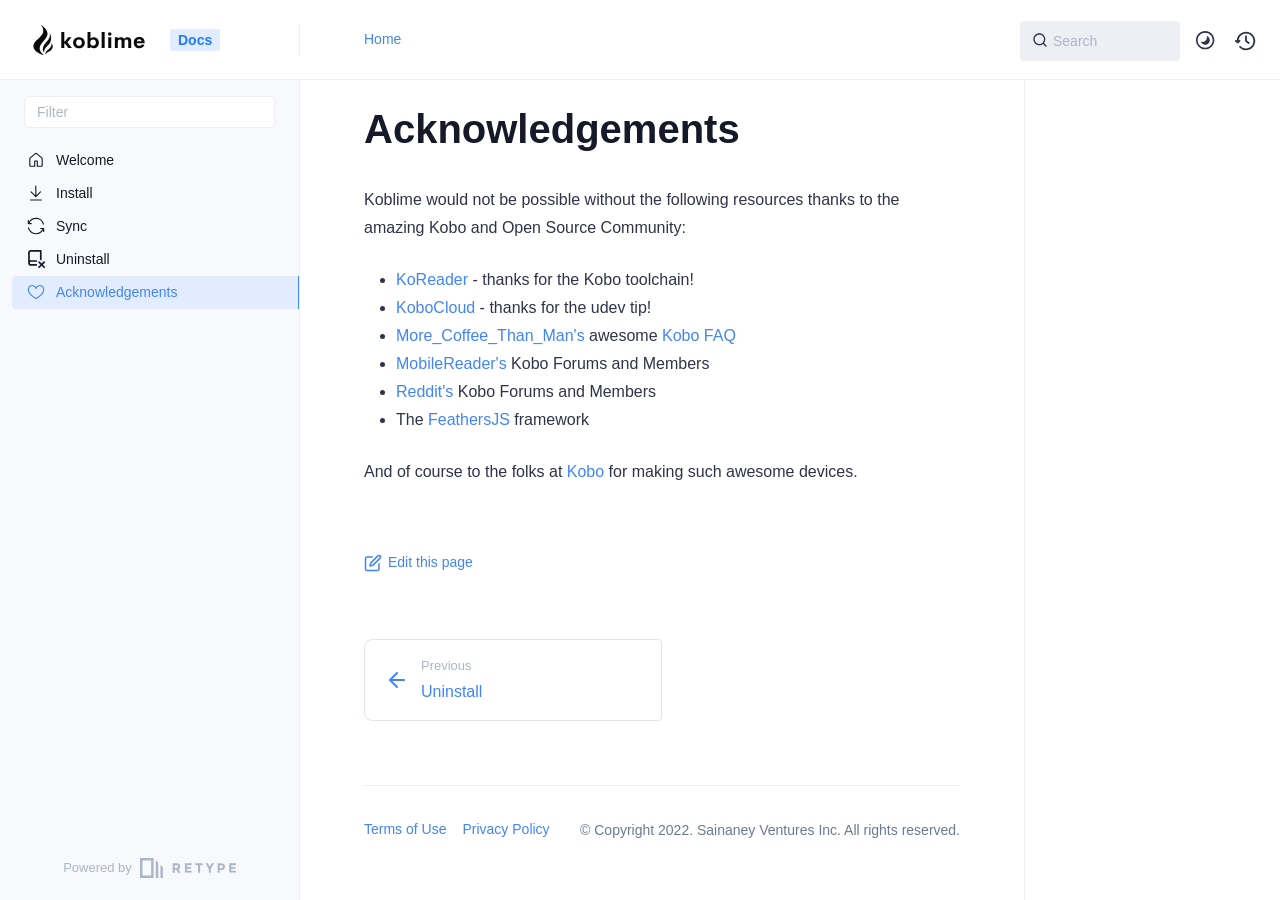
==== acknowledgements/index.html @ 5e5fcd37 "Refreshes Retype-generated documentation. Process triggered by nsainaney." ====
<!DOCTYPE html>
<html lang="en" class="h-full">
<head>
    <meta charset="UTF-8">
    <meta name="viewport" content="width=device-width,initial-scale=1">
    <meta name="turbo-cache-control" content="no-cache" data-turbo-track="reload" data-track-token="2.4.0.712015167264">

    <!-- See retype.com -->
    <meta name="generator" content="Retype 2.4.0">

    <!-- Primary Meta Tags -->
    <title>Acknowledgements</title>
    <meta name="title" content="Acknowledgements">
    <meta name="description" content="Koblime would not be possible without the following resources thanks to the amazing Kobo and Open Source Community:" />

    <!-- Canonical -->
    <link rel="canonical" href="https://docs.kobli.me/acknowledgements/" />

    <!-- Open Graph / Facebook -->
    <meta property="og:type" content="website">
    <meta property="og:url" content="https://docs.kobli.me/acknowledgements/">
    <meta property="og:title" content="Acknowledgements">
    <meta property="og:description" content="Koblime would not be possible without the following resources thanks to the amazing Kobo and Open Source Community:">

    <!-- Twitter -->
    <meta property="twitter:card" content="summary_large_image">
    <meta property="twitter:url" content="https://docs.kobli.me/acknowledgements/">
    <meta property="twitter:title" content="Acknowledgements">
    <meta property="twitter:description" content="Koblime would not be possible without the following resources thanks to the amazing Kobo and Open Source Community:">

    <script>(function () { var el = document.documentElement, m = localStorage.getItem("doc_theme"), wm = window.matchMedia; if (m === "dark" || (!m && wm && wm("(prefers-color-scheme: dark)").matches)) { el.classList.add("dark") } else { el.classList.remove("dark") } })();</script>

    <link href="../assets/favicon.ico" rel="icon" />
    <link href="../resources/css/retype.css?v=2.4.0.712015167264" rel="stylesheet" />

    <script type="text/javascript" src="../resources/js/config.js?v=2.4.0.712015167264" data-turbo-eval="false" defer></script>
    <script type="text/javascript" src="../resources/js/retype.js?v=2.4.0" data-turbo-eval="false" defer></script>
    <script id="lunr-js" type="text/javascript" src="../resources/js/lunr.js?v=2.4.0.712015167264" data-turbo-eval="false" defer></script>
</head>
<body>
    <div id="docs-app" class="relative text-base antialiased text-gray-700 bg-white font-body dark:bg-dark-850 dark:text-dark-300">
        <div class="absolute bottom-0 left-0 bg-gray-100 dark:bg-dark-800" style="top: 5rem; right: 50%"></div>
    
        <header id="docs-site-header" class="sticky top-0 z-30 flex w-full h-16 bg-white border-b border-gray-200 md:h-20 dark:bg-dark-850 dark:border-dark-650">
            <div class="container relative flex items-center justify-between grow pr-6 md:justify-start">
                <!-- Mobile menu button skeleton -->
                <button v-cloak class="skeleton docs-mobile-menu-button flex items-center justify-center shrink-0 overflow-hidden dark:text-white focus:outline-none rounded-full w-10 h-10 ml-3.5 md:hidden"><svg xmlns="http://www.w3.org/2000/svg" class="mb-px shrink-0" width="24" height="24" viewBox="0 0 24 24" role="presentation" style="margin-bottom: 0px;"><g fill="currentColor"><path d="M2 4h20v2H2zM2 11h20v2H2zM2 18h20v2H2z"></path></g></svg></button>
                <div v-cloak id="docs-sidebar-toggle"></div>
        
                <!-- Logo -->
                <div class="flex items-center justify-between h-full py-2 md:w-75">
                    <div class="flex items-center px-2 md:px-6">
                        <a id="docs-site-logo" href="../" class="flex items-center leading-snug text-2xl">
                            <span class="grow-0 shrink-0 overflow-hidden">
                                <svg width="130" height="30" viewBox="0 0 267 72" class="css-1j8o68f"><path d="M.5 47.288c2.884-10.3 16.58-16.217 21.833-27.02 2.541-5.228 1.353-14.881-2.986-18.747-.23-.206-1.186-2.06-.213-1.366 9.668 7.074 17.529 16.413 13.892 25.427-5.046 12.51-18.043 18.758-17.948 31.496.041 5.299 3.945 9.55 8.909 13.994l.203.929C11.3 68.322-2.858 59.285.5 47.288Zm32.53 13.987c7.488-6.734 12.06-10.826 10.126-18.625 2.351 3.607 4.534 8.611 2.67 12.51-1.668 3.486-3.328 5.914-9.402 9.312-3.22 1.8-5.64 3.75-7.661 7.012-.106-3.415.553-6.867 4.268-10.209Zm-8.31-11.594c2.863-5.268 7.044-9.038 11.095-14.442 2.876-3.836 5.51-10.206 2.757-15.406l.177-.25c4.22 4.715 4.395 12.4 3.072 18.093-2.08 8.952-9.492 12.569-13.799 19.114-1.687 2.564-2.646 5.704-2.168 8.994-4.782-3.903-3.697-11.387-1.134-16.103Z" fill="#0a0a0a" xmlns="http://www.w3.org/2000/svg" font-family="Times New Roman" font-size="16"/><path d="M83.943 55.159 75.72 44.426h-1.491v10.733H67v-38.16h7.229v22.459h1.342l8.025-9.838h8.098l-10.06 11.85 11.004 13.689h-8.695zm25.471.496c-8.123 0-13.986-4.943-13.986-13.29 0-8.298 5.813-13.24 13.986-13.24 8.224 0 14.012 4.942 14.012 13.24 0 8.347-5.813 13.291-14.012 13.291zm-.075-5.688c4.15 0 6.982-3.031 6.982-7.603s-2.833-7.601-6.982-7.601c-3.999 0-6.806 3.03-6.806 7.601s2.807 7.603 6.806 7.603zm35.633-20.844c6.707 0 12.272 4.968 12.272 13.316s-5.565 13.316-12.272 13.316c-3.527 0-6.608-1.415-8.049-3.925l-.175 3.329h-6.783v-38.16h7.155v15.726c1.491-2.31 4.473-3.602 7.85-3.602zm-1.666 20.695c3.8 0 6.782-2.807 6.782-7.379 0-4.596-2.981-7.403-6.782-7.403-3.777 0-6.758 2.93-6.758 7.403s2.957 7.378 6.758 7.378zm20.552 5.34V17h7.229v38.159h-7.229zm19.509-29.364c-2.262 0-4.15-1.838-4.15-4.124 0-2.26 1.888-4.1 4.15-4.1 2.21 0 4.098 1.839 4.098 4.1 0 2.286-1.888 4.124-4.098 4.124zm-3.653 29.365V29.62h7.205v25.54h-7.205zm46.09-26.036c5.465 0 8.993 2.783 8.993 8.025v18.01h-7.154V39.184c0-3.006-1.89-4.322-4.025-4.322-2.56 0-4.82 1.466-4.82 5.889v14.408h-7.23v-15.9c0-3.055-1.837-4.397-4.099-4.397-2.484 0-4.795 1.465-4.795 6.26V55.16h-7.13V29.62h7.131v3.006c1.69-2.26 4.274-3.503 7.403-3.503 3.701 0 6.484 1.342 7.825 3.826 1.79-2.56 4.522-3.826 7.9-3.826zm41.197 12.894-.075 1.714h-18.93c.297 4.249 3.128 6.285 6.534 6.285 2.557 0 4.546-1.192 5.515-3.453l6.558.97c-1.69 5.167-6.285 8.123-12.024 8.123-8.249 0-13.64-4.869-13.64-13.267s5.54-13.317 13.416-13.317c7.229 0 12.62 4 12.645 12.945zm-12.595-7.875c-3.255 0-5.515 1.515-6.21 4.919h11.725c-.372-3.254-2.584-4.919-5.515-4.919z" fill="#0a0a0a"/></svg>
                            </span>
                        </a><span class="hidden px-2 py-1 ml-4 text-sm font-semibold leading-none text-root-logo-label-text bg-root-logo-label-bg rounded-sm md:inline-block">Docs</span>
                    </div>
        
                    <span class="hidden h-8 border-r md:inline-block dark:border-dark-650"></span>
                </div>
        
                <div class="flex justify-between md:grow">
                    <!-- Top Nav -->
                    <nav class="hidden md:flex">
                        <ul class="flex flex-col mb-4 md:pl-16 md:mb-0 md:flex-row md:items-center">
                            <li class="mr-6">
                                <a class="py-2 md:mb-0 inline-flex items-center text-sm whitespace-nowrap transition-colors duration-200 ease-linear md:text-blue-500 dark:text-blue-400 hover:text-blue-800 dark:hover:text-blue-200" href="https://kobli.me">Home</a>
                            </li>
        
                        </ul>
                    </nav>
        
                    <!-- Header Right Skeleton -->
                    <div v-cloak class="flex justify-end grow skeleton">
        
                        <!-- Search input mock -->
                        <div class="relative hidden w-40 lg:block lg:max-w-sm lg:ml-auto">
                            <div class="absolute flex items-center justify-center h-full pl-3 dark:text-dark-300">
                                <svg xmlns="http://www.w3.org/2000/svg" class="icon-base" width="16" height="16" viewBox="0 0 24 24" aria-labelledby="icon" role="presentation"  style="margin-bottom: 1px;"><g fill="currentColor" ><path d="M21.71 20.29l-3.68-3.68A8.963 8.963 0 0020 11c0-4.96-4.04-9-9-9s-9 4.04-9 9 4.04 9 9 9c2.12 0 4.07-.74 5.61-1.97l3.68 3.68c.2.19.45.29.71.29s.51-.1.71-.29c.39-.39.39-1.03 0-1.42zM4 11c0-3.86 3.14-7 7-7s7 3.14 7 7c0 1.92-.78 3.66-2.04 4.93-.01.01-.02.01-.02.01-.01.01-.01.01-.01.02A6.98 6.98 0 0111 18c-3.86 0-7-3.14-7-7z" ></path></g></svg>
                            </div>
        
                            <input class="w-full h-10 transition-colors duration-200 ease-in bg-gray-200 border border-transparent rounded md:text-sm hover:bg-white hover:border-gray-300 focus:outline-none focus:bg-white focus:border-gray-500 dark:bg-dark-600 dark:border-dark-600 placeholder-gray-400 dark:placeholder-dark-400"
                            style="padding: 0.625rem 0.75rem 0.625rem 2rem" type="text" placeholder="Search" />
                        </div>
        
                        <!-- Mobile search button mock -->
                        <div class="flex items-center justify-center w-10 h-10 lg:hidden">
                            <svg xmlns="http://www.w3.org/2000/svg" class="shrink-0 icon-base" width="20" height="20" viewBox="0 0 24 24" aria-labelledby="icon" role="presentation"  style="margin-bottom: 0px;"><g fill="currentColor" ><path d="M21.71 20.29l-3.68-3.68A8.963 8.963 0 0020 11c0-4.96-4.04-9-9-9s-9 4.04-9 9 4.04 9 9 9c2.12 0 4.07-.74 5.61-1.97l3.68 3.68c.2.19.45.29.71.29s.51-.1.71-.29c.39-.39.39-1.03 0-1.42zM4 11c0-3.86 3.14-7 7-7s7 3.14 7 7c0 1.92-.78 3.66-2.04 4.93-.01.01-.02.01-.02.01-.01.01-.01.01-.01.02A6.98 6.98 0 0111 18c-3.86 0-7-3.14-7-7z" ></path></g></svg>
                        </div>
        
                        <!-- Dark mode switch placehokder -->
                        <div class="w-10 h-10 lg:ml-2"></div>
        
                        <!-- History button mock -->
                        <div class="flex items-center justify-center w-10 h-10" style="margin-right: -0.625rem;">
                            <svg xmlns="http://www.w3.org/2000/svg" class="shrink-0 icon-base" width="22" height="22" viewBox="0 0 24 24" aria-labelledby="icon" role="presentation"  style="margin-bottom: 0px;"><g fill="currentColor" ><g ><path d="M12.01 6.01c-.55 0-1 .45-1 1V12a1 1 0 00.4.8l3 2.22a.985.985 0 001.39-.2.996.996 0 00-.21-1.4l-2.6-1.92V7.01c.02-.55-.43-1-.98-1z"></path><path d="M12.01 1.91c-5.33 0-9.69 4.16-10.05 9.4l-.29-.26a.997.997 0 10-1.34 1.48l1.97 1.79c.19.17.43.26.67.26s.48-.09.67-.26l1.97-1.79a.997.997 0 10-1.34-1.48l-.31.28c.34-4.14 3.82-7.41 8.05-7.41 4.46 0 8.08 3.63 8.08 8.09s-3.63 8.08-8.08 8.08c-2.18 0-4.22-.85-5.75-2.4a.996.996 0 10-1.42 1.4 10.02 10.02 0 007.17 2.99c5.56 0 10.08-4.52 10.08-10.08.01-5.56-4.52-10.09-10.08-10.09z"></path></g></g></svg>
                        </div>
                    </div>
        
                    <div v-cloak class="flex justify-end grow">
                        <div id="docs-mobile-search-button"></div>
                        <doc-search-desktop></doc-search-desktop>
        
                        <doc-theme-switch class="lg:ml-2"></doc-theme-switch>
                        <doc-history></doc-history>
                    </div>
                </div>
            </div>
        </header>
    
        <div class="container relative flex bg-white">
            <!-- Sidebar Skeleton -->
            <div v-cloak class="fixed flex flex-col shrink-0 duration-300 ease-in-out bg-gray-100 border-gray-200 sidebar top-20 w-75 border-r h-screen md:sticky transition-transform skeleton dark:bg-dark-800 dark:border-dark-650">
            
                <!-- Render this div, if config.showSidebarFilter is `true` -->
                <div class="flex items-center h-16 px-6">
                    <input class="w-full h-8 px-3 py-2 transition-colors duration-200 ease-linear bg-white border border-gray-200 rounded shadow-none text-sm focus:outline-none focus:border-gray-600 dark:bg-dark-600 dark:border-dark-600" type="text" placeholder="Filter" />
                </div>
            
                <div class="pl-6 mb-4 mt-1">
                    <div class="w-32 h-3 mb-4 bg-gray-200 rounded-full loading dark:bg-dark-600"></div>
                    <div class="w-48 h-3 mb-4 bg-gray-200 rounded-full loading dark:bg-dark-600"></div>
                    <div class="w-40 h-3 mb-4 bg-gray-200 rounded-full loading dark:bg-dark-600"></div>
                    <div class="w-32 h-3 mb-4 bg-gray-200 rounded-full loading dark:bg-dark-600"></div>
                    <div class="w-48 h-3 mb-4 bg-gray-200 rounded-full loading dark:bg-dark-600"></div>
                    <div class="w-40 h-3 mb-4 bg-gray-200 rounded-full loading dark:bg-dark-600"></div>
                </div>
            
                <div class="shrink-0 mt-auto bg-transparent dark:border-dark-650">
                    <a class="flex items-center justify-center flex-nowrap h-16 text-gray-400 dark:text-dark-400 hover:text-gray-700 dark:hover:text-dark-300 transition-colors duration-150 ease-in docs-powered-by" target="_blank" href="https://retype.com/" rel="noopener">
                        <span class="text-xs whitespace-nowrap">Powered by</span>
                        <svg xmlns="http://www.w3.org/2000/svg" class="ml-2" fill="currentColor" width="96" height="20" overflow="visible"><path d="M0 0v20h13.59V0H0zm11.15 17.54H2.44V2.46h8.71v15.08zM15.8 20h2.44V4.67L15.8 2.22zM20.45 6.89V20h2.44V9.34z"/><g><path d="M40.16 8.44c0 1.49-.59 2.45-1.75 2.88l2.34 3.32h-2.53l-2.04-2.96h-1.43v2.96h-2.06V5.36h3.5c1.43 0 2.46.24 3.07.73s.9 1.27.9 2.35zm-2.48 1.1c.26-.23.38-.59.38-1.09 0-.5-.13-.84-.4-1.03s-.73-.28-1.39-.28h-1.54v2.75h1.5c.72 0 1.2-.12 1.45-.35zM51.56 5.36V7.2h-4.59v1.91h4.13v1.76h-4.13v1.92h4.74v1.83h-6.79V5.36h6.64zM60.09 7.15v7.48h-2.06V7.15h-2.61V5.36h7.28v1.79h-2.61zM70.81 14.64h-2.06v-3.66l-3.19-5.61h2.23l1.99 3.45 1.99-3.45H74l-3.19 5.61v3.66zM83.99 6.19c.65.55.97 1.4.97 2.55s-.33 1.98-1 2.51-1.68.8-3.04.8h-1.23v2.59h-2.06V5.36h3.26c1.42 0 2.45.28 3.1.83zm-1.51 3.65c.25-.28.37-.69.37-1.22s-.16-.92-.48-1.14c-.32-.23-.82-.34-1.5-.34H79.7v3.12h1.38c.68 0 1.15-.14 1.4-.42zM95.85 5.36V7.2h-4.59v1.91h4.13v1.76h-4.13v1.92H96v1.83h-6.79V5.36h6.64z"/></g></svg>
                    </a>
                </div>
            </div>
            
            <!-- Sidebar component -->
            <doc-sidebar v-cloak>
                <template #sidebar-footer>
                    <div class="shrink-0 mt-auto border-t md:bg-transparent md:border-none dark:border-dark-650">
            
                        <div class="py-3 px-6 md:hidden border-b dark:border-dark-650">
                            <nav>
                                <ul class="flex flex-wrap justify-center items-center">
                                    <li class="mr-6">
                                        <a class="block py-1 inline-flex items-center text-sm whitespace-nowrap transition-colors duration-200 ease-linear md:text-blue-500 dark:text-blue-400 hover:text-blue-800 dark:hover:text-blue-200" href="https://kobli.me">Home</a>
                                    </li>
            
                                </ul>
                            </nav>
                        </div>
            
                        <a class="flex items-center justify-center flex-nowrap h-16 text-gray-400 dark:text-dark-400 hover:text-gray-700 dark:hover:text-dark-300 transition-colors duration-150 ease-in docs-powered-by" target="_blank" href="https://retype.com/" rel="noopener">
                            <span class="text-xs whitespace-nowrap">Powered by</span>
                            <svg xmlns="http://www.w3.org/2000/svg" class="ml-2" fill="currentColor" width="96" height="20" overflow="visible"><path d="M0 0v20h13.59V0H0zm11.15 17.54H2.44V2.46h8.71v15.08zM15.8 20h2.44V4.67L15.8 2.22zM20.45 6.89V20h2.44V9.34z"/><g><path d="M40.16 8.44c0 1.49-.59 2.45-1.75 2.88l2.34 3.32h-2.53l-2.04-2.96h-1.43v2.96h-2.06V5.36h3.5c1.43 0 2.46.24 3.07.73s.9 1.27.9 2.35zm-2.48 1.1c.26-.23.38-.59.38-1.09 0-.5-.13-.84-.4-1.03s-.73-.28-1.39-.28h-1.54v2.75h1.5c.72 0 1.2-.12 1.45-.35zM51.56 5.36V7.2h-4.59v1.91h4.13v1.76h-4.13v1.92h4.74v1.83h-6.79V5.36h6.64zM60.09 7.15v7.48h-2.06V7.15h-2.61V5.36h7.28v1.79h-2.61zM70.81 14.64h-2.06v-3.66l-3.19-5.61h2.23l1.99 3.45 1.99-3.45H74l-3.19 5.61v3.66zM83.99 6.19c.65.55.97 1.4.97 2.55s-.33 1.98-1 2.51-1.68.8-3.04.8h-1.23v2.59h-2.06V5.36h3.26c1.42 0 2.45.28 3.1.83zm-1.51 3.65c.25-.28.37-.69.37-1.22s-.16-.92-.48-1.14c-.32-.23-.82-.34-1.5-.34H79.7v3.12h1.38c.68 0 1.15-.14 1.4-.42zM95.85 5.36V7.2h-4.59v1.91h4.13v1.76h-4.13v1.92H96v1.83h-6.79V5.36h6.64z"/></g></svg>
                        </a>
                    </div>
                </template>
            </doc-sidebar>
    
            <div class="grow min-w-0 dark:bg-dark-850">
                <!-- Render "toolbar" template here on api pages --><!-- Render page content -->
                <div class="flex">
                    <div class="grow min-w-0 px-6 md:px-16">
                        <main class="relative pt-6 pb-16">
                            <div class="docs-markdown" id="docs-content">
                                <!-- Rendered if sidebar right is enabled -->
                                <div id="docs-sidebar-right-toggle"></div>
                
                                <!-- Page content  -->
<doc-anchor-target id="acknowledgements" class="break-words">
    <h1>
        <doc-anchor-trigger class="header-anchor-trigger" to="#acknowledgements">#</doc-anchor-trigger>
        <span>Acknowledgements</span>
    </h1>
</doc-anchor-target>
<p>Koblime would not be possible without the following resources thanks to the amazing Kobo and Open Source Community:</p>
<ul>
<li><a href="https://koreader.rocks/">KoReader</a> - thanks for the Kobo toolchain!</li>
<li><a href="https://github.com/fsantini/KoboCloud">KoboCloud</a> - thanks for the udev tip!</li>
<li><a href="https://www.reddit.com/user/More_Coffee_Than_Man/">More_Coffee_Than_Man&#x27;s</a> awesome <a href="https://www.reddit.com/r/kobo/comments/m9gwot/kobo_faq_frequently_asked_questions_for_new_and/">Kobo FAQ</a></li>
<li><a href="https://www.mobileread.com/forums/forumdisplay.php?f=223">MobileReader&#x27;s</a> Kobo Forums and Members</li>
<li><a href="https://www.reddit.com/r/kobo">Reddit&#x27;s</a> Kobo Forums and Members</li>
<li>The <a href="https://feathersjs.com/">FeathersJS</a> framework</li>
</ul>
<p>And of course to the folks at <a href="https://www.kobo.com/">Kobo</a> for making such awesome devices.</p>

                                
                                <!-- Required only on API pages -->
                                <doc-toolbar-member-filter-no-results />
                            </div>
                            <footer class="clear-both">
                                <div class="flex flex-wrap items-center justify-between mt-14">
                                    <a class="my-2.5 inline-flex items-center text-sm whitespace-nowrap text-blue-500 dark:text-blue-400 hover:text-blue-700 hover:underline" href="https://github.com/koblime/docs/blob/main/content/acknowledgements.md" target="_blank" rel="noopener">
                                        <svg class="mr-1.5" xmlns="http://www.w3.org/2000/svg" width="18" height="18" viewBox="0 0 24 24" fill="currentColor" overflow="visible"><path d="M20 12c-.55 0-1 .45-1 1v7c0 .55-.45 1-1 1H4c-.55 0-1-.45-1-1V6c0-.55.45-1 1-1h7c.55 0 1-.45 1-1s-.45-1-1-1H4C2.35 3 1 4.35 1 6v14c0 1.65 1.35 3 3 3h14c1.65 0 3-1.35 3-3v-7c0-.55-.45-1-1-1z" /><path d="M22.21 1.79c-1.18-1.18-3.24-1.18-4.41 0l-9.5 9.5c-.13.13-.22.29-.26.46l-1 4c-.08.34.01.7.26.95.18.2.44.3.7.3.08 0 .16-.01.24-.03l4-1c.18-.04.34-.13.46-.26l9.5-9.5c1.22-1.22 1.22-3.2.01-4.42zm-1.42 3l-9.3 9.3-2.11.53.53-2.11 9.3-9.3c.42-.42 1.16-.42 1.59 0 .43.43.43 1.15-.01 1.58z" /><path fill="none" d="M0 0h24v24H0z" /></svg>
                                        <span>Edit this page</span>
                                    </a>
                                </div>
                            
                                <nav class="flex mt-14">
                                    <div class="w-1/2">
                                        <a class="px-5 py-4 h-full flex items-center break-normal font-medium text-blue-500 dark:text-blue-400 border border-gray-300 hover:border-gray-400 dark:border-dark-650 dark:hover:border-dark-450 rounded-r rounded-l-lg transition-colors duration-150 relative hover:z-5" href="../uninstall/">
                                            <svg xmlns="http://www.w3.org/2000/svg" class="mr-3" width="24" height="24" viewBox="0 0 24 24" fill="currentColor" overflow="visible"><path d="M19 11H7.41l5.29-5.29a.996.996 0 10-1.41-1.41l-7 7a1 1 0 000 1.42l7 7a1.024 1.024 0 001.42-.01.996.996 0 000-1.41L7.41 13H19c.55 0 1-.45 1-1s-.45-1-1-1z" /><path fill="none" d="M0 0h24v24H0z" /></svg>
                                            <span>
                                                <span class="block text-xs font-normal text-gray-400 dark:text-dark-400">Previous</span>
                                                <span class="block mt-1">Uninstall</span>
                                            </span>
                                        </a>
                                    </div>
                            
                                    <div class="w-1/2">
                                    </div>
                                </nav>
                            </footer>
                        </main>
                
                        <div class="border-t dark:border-dark-650 pt-6 mb-8">
                            <footer class="flex flex-wrap items-center justify-between">
                                <div>
                                    <ul class="flex flex-wrap items-center text-sm">
                                        <li>
                                            <a class="block mr-4 py-2 text-sm whitespace-nowrap transition-colors duration-200 ease-linear text-blue-500 dark:text-blue-400 hover:text-blue-800 dark:hover:text-blue-200 md:mb-0" href="https://kobli.me/terms">Terms of Use</a>
                                        </li>
                                        <li>
                                            <a class="block mr-4 py-2 text-sm whitespace-nowrap transition-colors duration-200 ease-linear text-blue-500 dark:text-blue-400 hover:text-blue-800 dark:hover:text-blue-200 md:mb-0" href="https://kobli.me/privacy">Privacy Policy</a>
                                        </li>
                                    </ul>
                                </div>
                                <div class="docs-copyright py-2 text-gray-500 dark:text-dark-350 text-sm leading-relaxed"><p>© Copyright  2022. Sainaney Ventures Inc. All rights reserved.</p></div>
                            </footer>
                        </div>
                    </div>
                
                    <!-- Rendered if sidebar right is enabled -->
                    <!-- Sidebar right skeleton-->
                    <div v-cloak class="fixed top-0 bottom-0 right-0 translate-x-full bg-white border-gray-200 lg:sticky lg:border-l lg:shrink-0 lg:pt-6 lg:transform-none sm:w-1/2 lg:w-64 lg:z-0 md:w-104 sidebar-right skeleton dark:bg-dark-850 dark:border-dark-650">
                        <div class="pl-5">
                            <div class="w-32 h-3 mb-4 bg-gray-200 dark:bg-dark-600 rounded-full loading"></div>
                            <div class="w-48 h-3 mb-4 bg-gray-200 dark:bg-dark-600 rounded-full loading"></div>
                            <div class="w-40 h-3 mb-4 bg-gray-200 dark:bg-dark-600 rounded-full loading"></div>
                        </div>
                    </div>
                
                    <!-- User should be able to hide sidebar right -->
                    <doc-sidebar-right v-cloak></doc-sidebar-right>
                </div>

            </div>
        </div>
    
        <doc-search-mobile></doc-search-mobile>
        <doc-back-to-top></doc-back-to-top>
    </div>


    <div id="docs-overlay-target"></div>

    <script>window.__DOCS__ = { "title": "Acknowledgements", level: 1, icon: "file", hasPrism: false, hasMermaid: false, hasMath: false }</script>
</body>
</html>
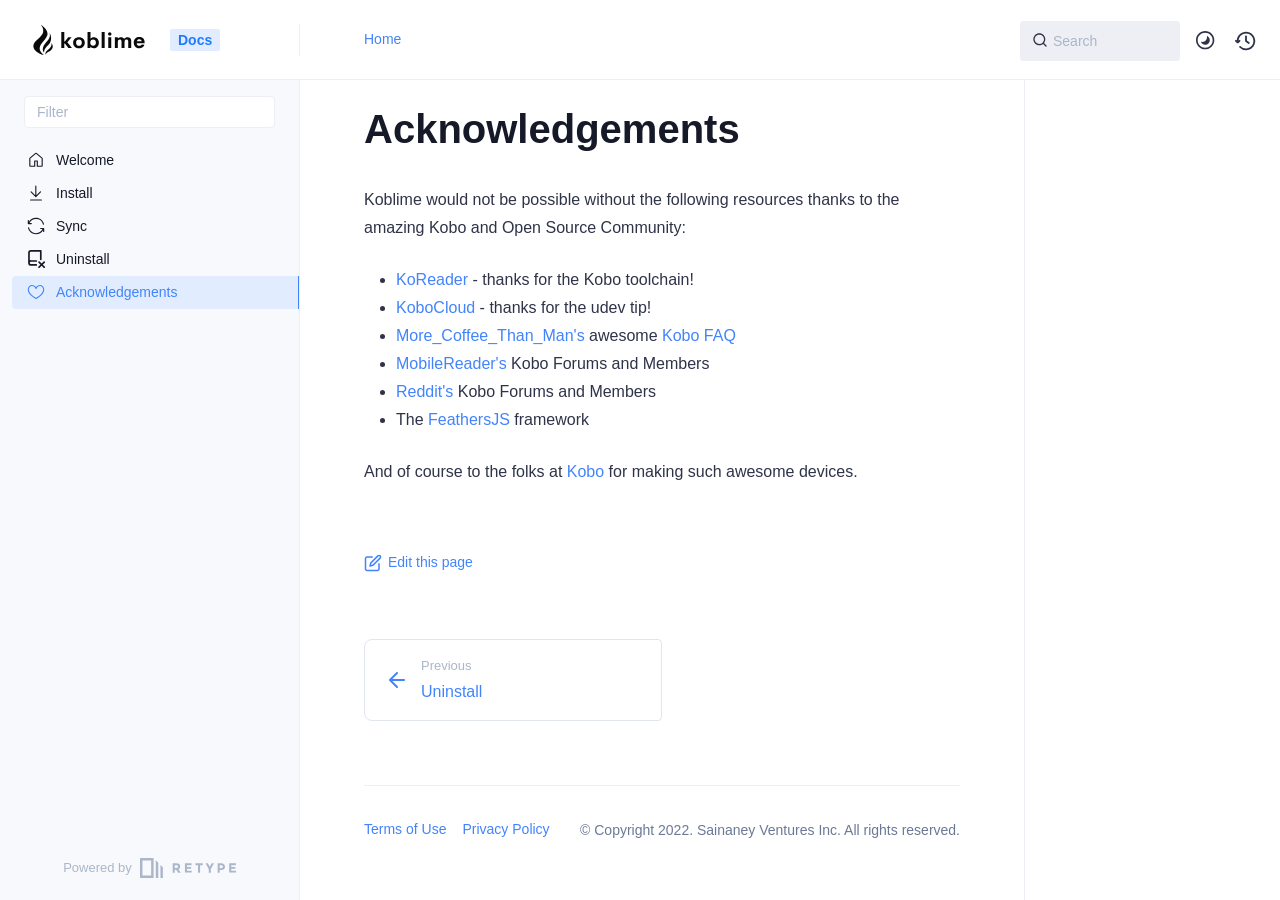
==== commit 9ed5fcab: "Refreshes Retype-generated documentation. Process triggered by nsainaney." ====
--- a/acknowledgements/index.html
+++ b/acknowledgements/index.html
@@ -1,9 +1,12 @@
 <!DOCTYPE html>
 <html lang="en" class="h-full">
 <head>
+    <script async src="https://www.googletagmanager.com/gtag/js?id=G-G8J28RPLSC"></script>
+    <script>window.dataLayer = window.dataLayer || [];function gtag(){dataLayer.push(arguments);}gtag('js', new Date());gtag('config', 'G-G8J28RPLSC');</script>
+
     <meta charset="UTF-8">
     <meta name="viewport" content="width=device-width,initial-scale=1">
-    <meta name="turbo-cache-control" content="no-cache" data-turbo-track="reload" data-track-token="2.4.0.712015167264">
+    <meta name="turbo-cache-control" content="no-cache" data-turbo-track="reload" data-track-token="2.4.0.712017250149">
 
     <!-- See retype.com -->
     <meta name="generator" content="Retype 2.4.0">
@@ -31,11 +34,11 @@
     <script>(function () { var el = document.documentElement, m = localStorage.getItem("doc_theme"), wm = window.matchMedia; if (m === "dark" || (!m && wm && wm("(prefers-color-scheme: dark)").matches)) { el.classList.add("dark") } else { el.classList.remove("dark") } })();</script>
 
     <link href="../assets/favicon.ico" rel="icon" />
-    <link href="../resources/css/retype.css?v=2.4.0.712015167264" rel="stylesheet" />
-
-    <script type="text/javascript" src="../resources/js/config.js?v=2.4.0.712015167264" data-turbo-eval="false" defer></script>
+    <link href="../resources/css/retype.css?v=2.4.0.712017250149" rel="stylesheet" />
+
+    <script type="text/javascript" src="../resources/js/config.js?v=2.4.0.712017250149" data-turbo-eval="false" defer></script>
     <script type="text/javascript" src="../resources/js/retype.js?v=2.4.0" data-turbo-eval="false" defer></script>
-    <script id="lunr-js" type="text/javascript" src="../resources/js/lunr.js?v=2.4.0.712015167264" data-turbo-eval="false" defer></script>
+    <script id="lunr-js" type="text/javascript" src="../resources/js/lunr.js?v=2.4.0.712017250149" data-turbo-eval="false" defer></script>
 </head>
 <body>
     <div id="docs-app" class="relative text-base antialiased text-gray-700 bg-white font-body dark:bg-dark-850 dark:text-dark-300">
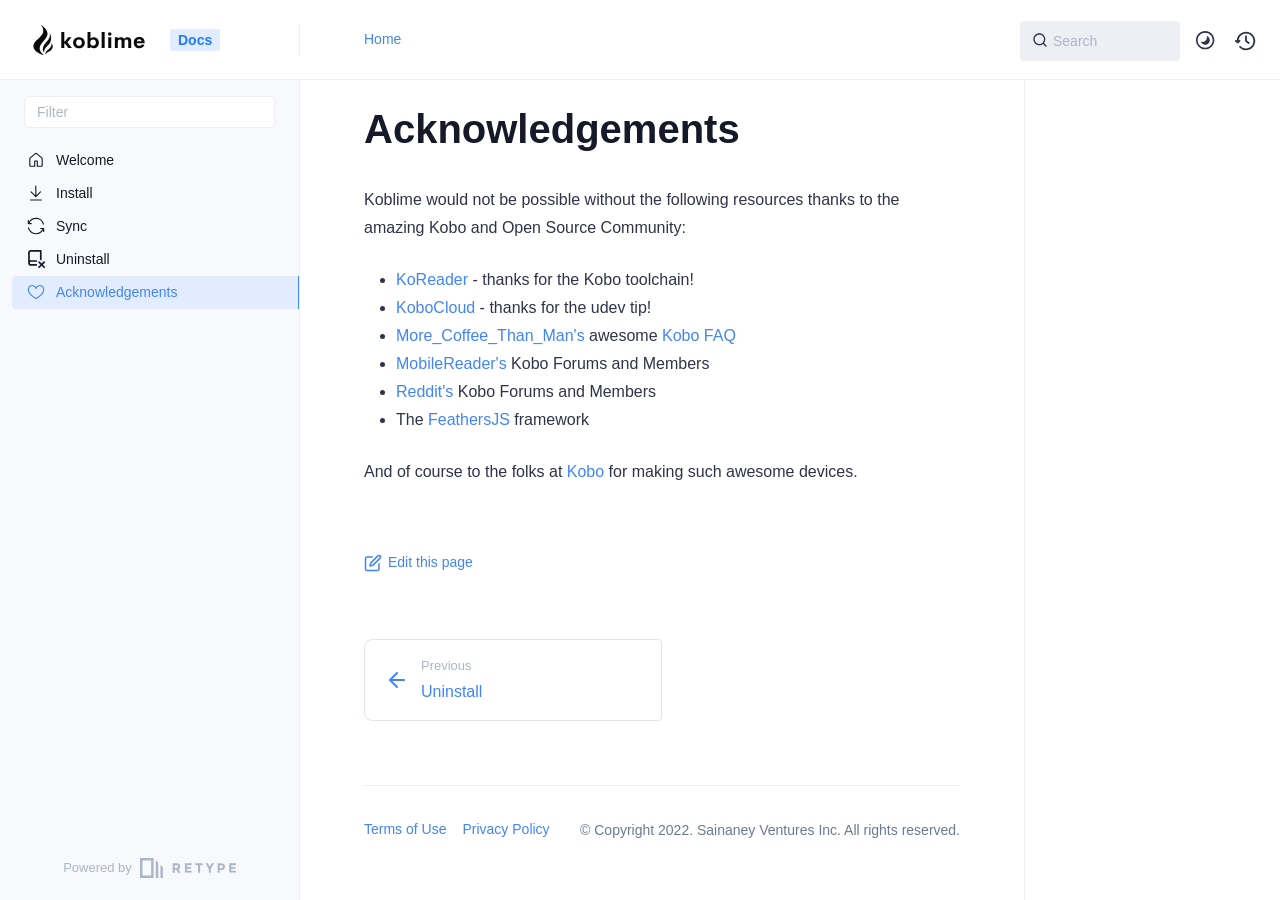
==== commit 90471e14: "Refreshes Retype-generated documentation. Process triggered by nsainaney." ====
--- a/acknowledgements/index.html
+++ b/acknowledgements/index.html
@@ -6,7 +6,7 @@
 
     <meta charset="UTF-8">
     <meta name="viewport" content="width=device-width,initial-scale=1">
-    <meta name="turbo-cache-control" content="no-cache" data-turbo-track="reload" data-track-token="2.4.0.712017250149">
+    <meta name="turbo-cache-control" content="no-cache" data-turbo-track="reload" data-track-token="2.4.0.725602146441">
 
     <!-- See retype.com -->
     <meta name="generator" content="Retype 2.4.0">
@@ -34,11 +34,11 @@
     <script>(function () { var el = document.documentElement, m = localStorage.getItem("doc_theme"), wm = window.matchMedia; if (m === "dark" || (!m && wm && wm("(prefers-color-scheme: dark)").matches)) { el.classList.add("dark") } else { el.classList.remove("dark") } })();</script>
 
     <link href="../assets/favicon.ico" rel="icon" />
-    <link href="../resources/css/retype.css?v=2.4.0.712017250149" rel="stylesheet" />
-
-    <script type="text/javascript" src="../resources/js/config.js?v=2.4.0.712017250149" data-turbo-eval="false" defer></script>
+    <link href="../resources/css/retype.css?v=2.4.0.725602146441" rel="stylesheet" />
+
+    <script type="text/javascript" src="../resources/js/config.js?v=2.4.0.725602146441" data-turbo-eval="false" defer></script>
     <script type="text/javascript" src="../resources/js/retype.js?v=2.4.0" data-turbo-eval="false" defer></script>
-    <script id="lunr-js" type="text/javascript" src="../resources/js/lunr.js?v=2.4.0.712017250149" data-turbo-eval="false" defer></script>
+    <script id="lunr-js" type="text/javascript" src="../resources/js/lunr.js?v=2.4.0.725602146441" data-turbo-eval="false" defer></script>
 </head>
 <body>
     <div id="docs-app" class="relative text-base antialiased text-gray-700 bg-white font-body dark:bg-dark-850 dark:text-dark-300">
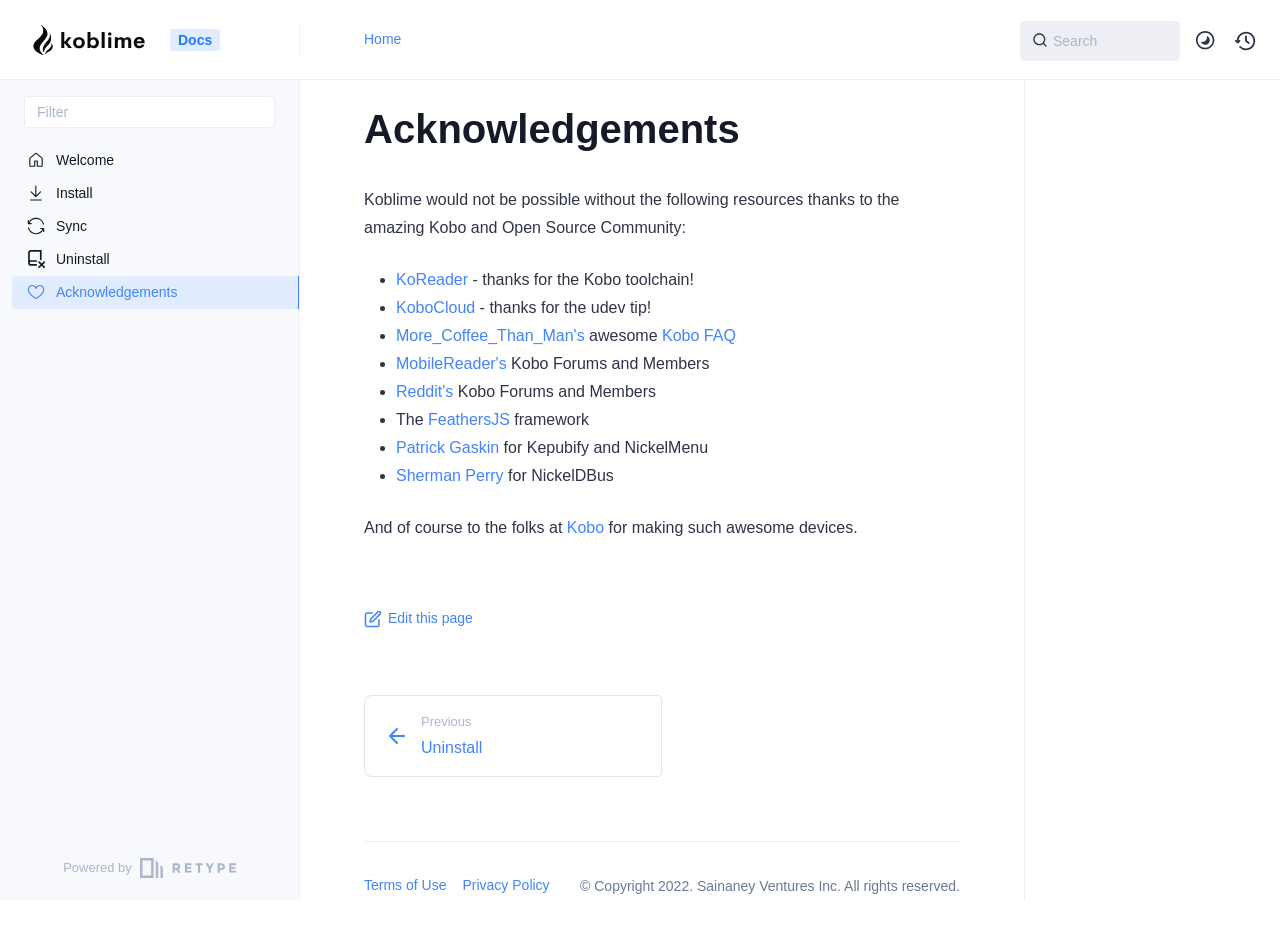
==== commit c133a642: "Refreshes Retype-generated documentation. Process triggered by nsainaney." ====
--- a/acknowledgements/index.html
+++ b/acknowledgements/index.html
@@ -6,7 +6,7 @@
 
     <meta charset="UTF-8">
     <meta name="viewport" content="width=device-width,initial-scale=1">
-    <meta name="turbo-cache-control" content="no-cache" data-turbo-track="reload" data-track-token="2.4.0.725602146441">
+    <meta name="turbo-cache-control" content="no-cache" data-turbo-track="reload" data-track-token="2.4.0.725602465542">
 
     <!-- See retype.com -->
     <meta name="generator" content="Retype 2.4.0">
@@ -34,11 +34,11 @@
     <script>(function () { var el = document.documentElement, m = localStorage.getItem("doc_theme"), wm = window.matchMedia; if (m === "dark" || (!m && wm && wm("(prefers-color-scheme: dark)").matches)) { el.classList.add("dark") } else { el.classList.remove("dark") } })();</script>
 
     <link href="../assets/favicon.ico" rel="icon" />
-    <link href="../resources/css/retype.css?v=2.4.0.725602146441" rel="stylesheet" />
-
-    <script type="text/javascript" src="../resources/js/config.js?v=2.4.0.725602146441" data-turbo-eval="false" defer></script>
+    <link href="../resources/css/retype.css?v=2.4.0.725602465542" rel="stylesheet" />
+
+    <script type="text/javascript" src="../resources/js/config.js?v=2.4.0.725602465542" data-turbo-eval="false" defer></script>
     <script type="text/javascript" src="../resources/js/retype.js?v=2.4.0" data-turbo-eval="false" defer></script>
-    <script id="lunr-js" type="text/javascript" src="../resources/js/lunr.js?v=2.4.0.725602146441" data-turbo-eval="false" defer></script>
+    <script id="lunr-js" type="text/javascript" src="../resources/js/lunr.js?v=2.4.0.725602465542" data-turbo-eval="false" defer></script>
 </head>
 <body>
     <div id="docs-app" class="relative text-base antialiased text-gray-700 bg-white font-body dark:bg-dark-850 dark:text-dark-300">
@@ -186,6 +186,8 @@
 <li><a href="https://www.mobileread.com/forums/forumdisplay.php?f=223">MobileReader&#x27;s</a> Kobo Forums and Members</li>
 <li><a href="https://www.reddit.com/r/kobo">Reddit&#x27;s</a> Kobo Forums and Members</li>
 <li>The <a href="https://feathersjs.com/">FeathersJS</a> framework</li>
+<li><a href="https://pgaskin.net/kepubify/">Patrick Gaskin</a> for Kepubify and NickelMenu</li>
+<li><a href="https://shermp.github.io/NickelDBus/">Sherman Perry</a> for NickelDBus</li>
 </ul>
 <p>And of course to the folks at <a href="https://www.kobo.com/">Kobo</a> for making such awesome devices.</p>
 
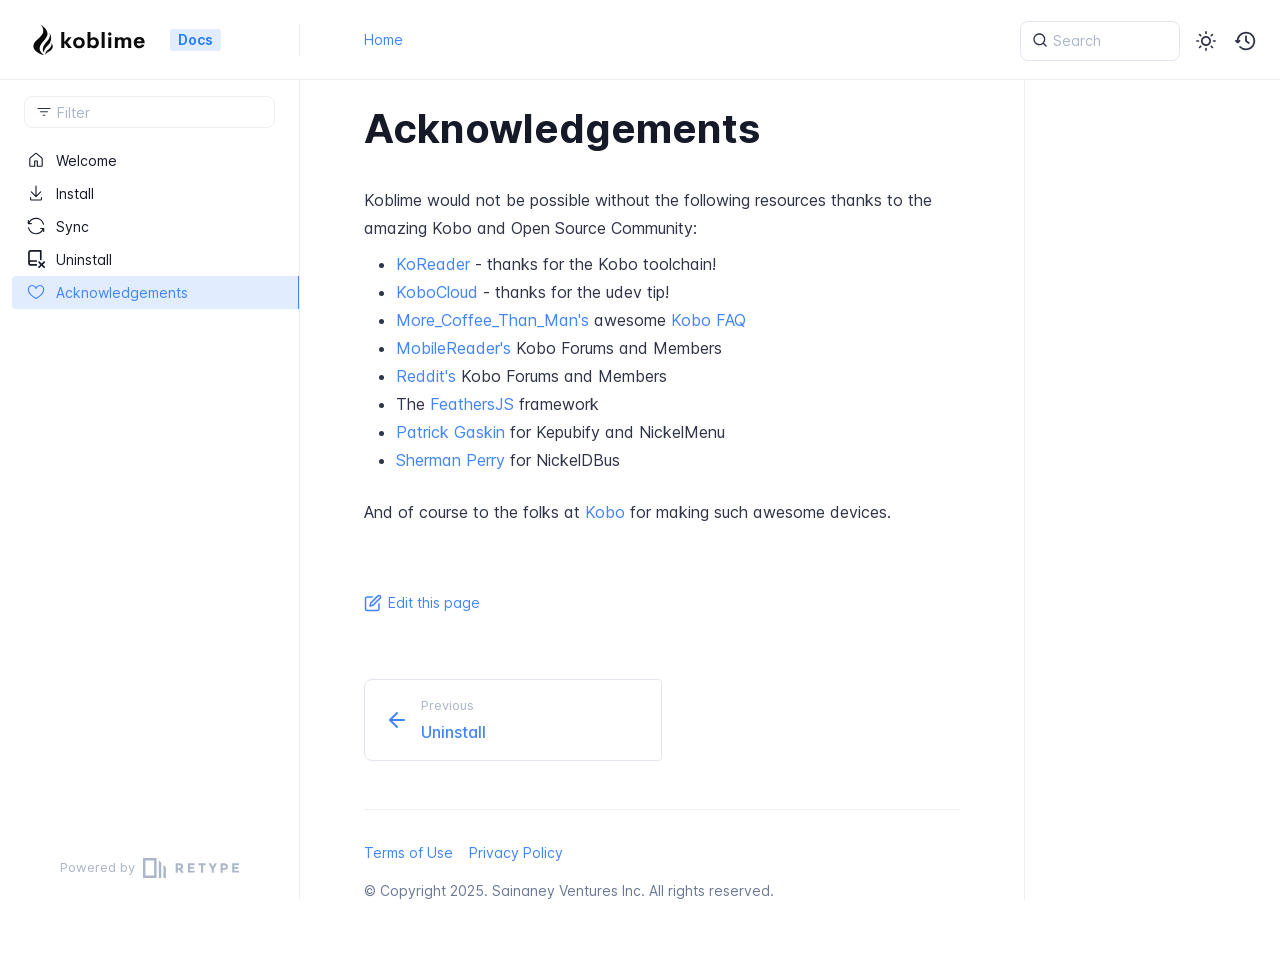
==== commit 5c35082e: "Refreshes Retype-generated documentation. Process triggered by nsainaney." ====
--- a/acknowledgements/index.html
+++ b/acknowledgements/index.html
@@ -2,22 +2,22 @@
 <html lang="en" class="h-full">
 <head>
     <script async src="https://www.googletagmanager.com/gtag/js?id=G-G8J28RPLSC"></script>
-    <script>window.dataLayer = window.dataLayer || [];function gtag(){dataLayer.push(arguments);}gtag('js', new Date());gtag('config', 'G-G8J28RPLSC');</script>
+    <script data-cfasync="false">window.dataLayer = window.dataLayer || [];function gtag(){dataLayer.push(arguments);}gtag('js', new Date());gtag('config', 'G-G8J28RPLSC');</script>
 
     <meta charset="UTF-8">
     <meta name="viewport" content="width=device-width,initial-scale=1">
-    <meta name="turbo-cache-control" content="no-cache" data-turbo-track="reload" data-track-token="2.4.0.725602465542">
+    <meta name="turbo-cache-control" content="no-cache" data-turbo-track="reload" data-track-token="3.8.1.801631114440">
 
     <!-- See retype.com -->
-    <meta name="generator" content="Retype 2.4.0">
+    <meta name="generator" content="Retype 3.8.1">
 
     <!-- Primary Meta Tags -->
     <title>Acknowledgements</title>
     <meta name="title" content="Acknowledgements">
-    <meta name="description" content="Koblime would not be possible without the following resources thanks to the amazing Kobo and Open Source Community:" />
+    <meta name="description" content="Koblime would not be possible without the following resources thanks to the amazing Kobo and Open Source Community:">
 
     <!-- Canonical -->
-    <link rel="canonical" href="https://docs.kobli.me/acknowledgements/" />
+    <link rel="canonical" href="https://docs.kobli.me/acknowledgements/">
 
     <!-- Open Graph / Facebook -->
     <meta property="og:type" content="website">
@@ -31,21 +31,21 @@
     <meta property="twitter:title" content="Acknowledgements">
     <meta property="twitter:description" content="Koblime would not be possible without the following resources thanks to the amazing Kobo and Open Source Community:">
 
-    <script>(function () { var el = document.documentElement, m = localStorage.getItem("doc_theme"), wm = window.matchMedia; if (m === "dark" || (!m && wm && wm("(prefers-color-scheme: dark)").matches)) { el.classList.add("dark") } else { el.classList.remove("dark") } })();</script>
-
-    <link href="../assets/favicon.ico" rel="icon" />
-    <link href="../resources/css/retype.css?v=2.4.0.725602465542" rel="stylesheet" />
-
-    <script type="text/javascript" src="../resources/js/config.js?v=2.4.0.725602465542" data-turbo-eval="false" defer></script>
-    <script type="text/javascript" src="../resources/js/retype.js?v=2.4.0" data-turbo-eval="false" defer></script>
-    <script id="lunr-js" type="text/javascript" src="../resources/js/lunr.js?v=2.4.0.725602465542" data-turbo-eval="false" defer></script>
+    <script data-cfasync="false">(function () { var el = document.documentElement, m = localStorage.getItem("doc_theme"), wm = window.matchMedia; if (m === "dark" || (!m && wm && wm("(prefers-color-scheme: dark)").matches)) { el.classList.add("dark") } else { el.classList.remove("dark") } })();</script>
+
+    <link href="../assets/favicon.ico" rel="icon">
+    <link href="../resources/css/retype.css?v=3.8.1.801631114440" rel="stylesheet">
+
+    <script data-cfasync="false" src="../resources/js/config.js?v=3.8.1.801631114440" data-turbo-eval="false" defer></script>
+    <script data-cfasync="false" src="../resources/js/retype.js?v=3.8.1" data-turbo-eval="false" defer></script>
+    <script id="lunr-js" data-cfasync="false" src="../resources/js/lunr.js?v=3.8.1.801631114440" data-turbo-eval="false" defer></script>
 </head>
 <body>
     <div id="docs-app" class="relative text-base antialiased text-gray-700 bg-white font-body dark:bg-dark-850 dark:text-dark-300">
         <div class="absolute bottom-0 left-0 bg-gray-100 dark:bg-dark-800" style="top: 5rem; right: 50%"></div>
     
         <header id="docs-site-header" class="sticky top-0 z-30 flex w-full h-16 bg-white border-b border-gray-200 md:h-20 dark:bg-dark-850 dark:border-dark-650">
-            <div class="container relative flex items-center justify-between grow pr-6 md:justify-start">
+            <div class="container relative flex items-center justify-between pr-6 grow md:justify-start">
                 <!-- Mobile menu button skeleton -->
                 <button v-cloak class="skeleton docs-mobile-menu-button flex items-center justify-center shrink-0 overflow-hidden dark:text-white focus:outline-none rounded-full w-10 h-10 ml-3.5 md:hidden"><svg xmlns="http://www.w3.org/2000/svg" class="mb-px shrink-0" width="24" height="24" viewBox="0 0 24 24" role="presentation" style="margin-bottom: 0px;"><g fill="currentColor"><path d="M2 4h20v2H2zM2 11h20v2H2zM2 18h20v2H2z"></path></g></svg></button>
                 <div v-cloak id="docs-sidebar-toggle"></div>
@@ -80,24 +80,22 @@
                         <!-- Search input mock -->
                         <div class="relative hidden w-40 lg:block lg:max-w-sm lg:ml-auto">
                             <div class="absolute flex items-center justify-center h-full pl-3 dark:text-dark-300">
-                                <svg xmlns="http://www.w3.org/2000/svg" class="icon-base" width="16" height="16" viewBox="0 0 24 24" aria-labelledby="icon" role="presentation"  style="margin-bottom: 1px;"><g fill="currentColor" ><path d="M21.71 20.29l-3.68-3.68A8.963 8.963 0 0020 11c0-4.96-4.04-9-9-9s-9 4.04-9 9 4.04 9 9 9c2.12 0 4.07-.74 5.61-1.97l3.68 3.68c.2.19.45.29.71.29s.51-.1.71-.29c.39-.39.39-1.03 0-1.42zM4 11c0-3.86 3.14-7 7-7s7 3.14 7 7c0 1.92-.78 3.66-2.04 4.93-.01.01-.02.01-.02.01-.01.01-.01.01-.01.02A6.98 6.98 0 0111 18c-3.86 0-7-3.14-7-7z" ></path></g></svg>
+                                <svg xmlns="http://www.w3.org/2000/svg" class="icon-base" width="16" height="16" viewBox="0 0 24 24" aria-labelledby="icon" role="presentation" style="margin-bottom: 1px;"><g fill="currentColor" ><path d="M21.71 20.29l-3.68-3.68A8.963 8.963 0 0020 11c0-4.96-4.04-9-9-9s-9 4.04-9 9 4.04 9 9 9c2.12 0 4.07-.74 5.61-1.97l3.68 3.68c.2.19.45.29.71.29s.51-.1.71-.29c.39-.39.39-1.03 0-1.42zM4 11c0-3.86 3.14-7 7-7s7 3.14 7 7c0 1.92-.78 3.66-2.04 4.93-.01.01-.02.01-.02.01-.01.01-.01.01-.01.02A6.98 6.98 0 0111 18c-3.86 0-7-3.14-7-7z" ></path></g></svg>
                             </div>
-        
-                            <input class="w-full h-10 transition-colors duration-200 ease-in bg-gray-200 border border-transparent rounded md:text-sm hover:bg-white hover:border-gray-300 focus:outline-none focus:bg-white focus:border-gray-500 dark:bg-dark-600 dark:border-dark-600 placeholder-gray-400 dark:placeholder-dark-400"
-                            style="padding: 0.625rem 0.75rem 0.625rem 2rem" type="text" placeholder="Search" />
-                        </div>
-        
-                        <!-- Mobile search button mock -->
+                            <input class="w-full h-10 placeholder-gray-400 transition-colors duration-200 ease-in bg-gray-200 border border-transparent rounded md:text-sm hover:bg-white hover:border-gray-300 focus:outline-none focus:bg-white focus:border-gray-500 dark:bg-dark-600 dark:border-dark-600 dark:placeholder-dark-400" style="padding: 0.625rem 0.75rem 0.625rem 2rem" type="text" placeholder="Search">
+                        </div>
+        
+                        <!-- Mobile search button -->
                         <div class="flex items-center justify-center w-10 h-10 lg:hidden">
-                            <svg xmlns="http://www.w3.org/2000/svg" class="shrink-0 icon-base" width="20" height="20" viewBox="0 0 24 24" aria-labelledby="icon" role="presentation"  style="margin-bottom: 0px;"><g fill="currentColor" ><path d="M21.71 20.29l-3.68-3.68A8.963 8.963 0 0020 11c0-4.96-4.04-9-9-9s-9 4.04-9 9 4.04 9 9 9c2.12 0 4.07-.74 5.61-1.97l3.68 3.68c.2.19.45.29.71.29s.51-.1.71-.29c.39-.39.39-1.03 0-1.42zM4 11c0-3.86 3.14-7 7-7s7 3.14 7 7c0 1.92-.78 3.66-2.04 4.93-.01.01-.02.01-.02.01-.01.01-.01.01-.01.02A6.98 6.98 0 0111 18c-3.86 0-7-3.14-7-7z" ></path></g></svg>
-                        </div>
-        
-                        <!-- Dark mode switch placehokder -->
+                            <svg xmlns="http://www.w3.org/2000/svg" class="shrink-0 icon-base" width="20" height="20" viewBox="0 0 24 24" aria-labelledby="icon" role="presentation" style="margin-bottom: 0px;"><g fill="currentColor" ><path d="M21.71 20.29l-3.68-3.68A8.963 8.963 0 0020 11c0-4.96-4.04-9-9-9s-9 4.04-9 9 4.04 9 9 9c2.12 0 4.07-.74 5.61-1.97l3.68 3.68c.2.19.45.29.71.29s.51-.1.71-.29c.39-.39.39-1.03 0-1.42zM4 11c0-3.86 3.14-7 7-7s7 3.14 7 7c0 1.92-.78 3.66-2.04 4.93-.01.01-.02.01-.02.01-.01.01-.01.01-.01.02A6.98 6.98 0 0111 18c-3.86 0-7-3.14-7-7z" ></path></g></svg>
+                        </div>
+        
+                        <!-- Dark mode switch placeholder -->
                         <div class="w-10 h-10 lg:ml-2"></div>
         
-                        <!-- History button mock -->
+                        <!-- History button -->
                         <div class="flex items-center justify-center w-10 h-10" style="margin-right: -0.625rem;">
-                            <svg xmlns="http://www.w3.org/2000/svg" class="shrink-0 icon-base" width="22" height="22" viewBox="0 0 24 24" aria-labelledby="icon" role="presentation"  style="margin-bottom: 0px;"><g fill="currentColor" ><g ><path d="M12.01 6.01c-.55 0-1 .45-1 1V12a1 1 0 00.4.8l3 2.22a.985.985 0 001.39-.2.996.996 0 00-.21-1.4l-2.6-1.92V7.01c.02-.55-.43-1-.98-1z"></path><path d="M12.01 1.91c-5.33 0-9.69 4.16-10.05 9.4l-.29-.26a.997.997 0 10-1.34 1.48l1.97 1.79c.19.17.43.26.67.26s.48-.09.67-.26l1.97-1.79a.997.997 0 10-1.34-1.48l-.31.28c.34-4.14 3.82-7.41 8.05-7.41 4.46 0 8.08 3.63 8.08 8.09s-3.63 8.08-8.08 8.08c-2.18 0-4.22-.85-5.75-2.4a.996.996 0 10-1.42 1.4 10.02 10.02 0 007.17 2.99c5.56 0 10.08-4.52 10.08-10.08.01-5.56-4.52-10.09-10.08-10.09z"></path></g></g></svg>
+                            <svg xmlns="http://www.w3.org/2000/svg" class="shrink-0 icon-base" width="22" height="22" viewBox="0 0 24 24" aria-labelledby="icon" role="presentation" style="margin-bottom: 0px;"><g fill="currentColor" ><g ><path d="M12.01 6.01c-.55 0-1 .45-1 1V12a1 1 0 00.4.8l3 2.22a.985.985 0 001.39-.2.996.996 0 00-.21-1.4l-2.6-1.92V7.01c.02-.55-.43-1-.98-1z"></path><path d="M12.01 1.91c-5.33 0-9.69 4.16-10.05 9.4l-.29-.26a.997.997 0 10-1.34 1.48l1.97 1.79c.19.17.43.26.67.26s.48-.09.67-.26l1.97-1.79a.997.997 0 10-1.34-1.48l-.31.28c.34-4.14 3.82-7.41 8.05-7.41 4.46 0 8.08 3.63 8.08 8.09s-3.63 8.08-8.08 8.08c-2.18 0-4.22-.85-5.75-2.4a.996.996 0 10-1.42 1.4 10.02 10.02 0 007.17 2.99c5.56 0 10.08-4.52 10.08-10.08.01-5.56-4.52-10.09-10.08-10.09z"></path></g></g></svg>
                         </div>
                     </div>
         
@@ -114,14 +112,13 @@
     
         <div class="container relative flex bg-white">
             <!-- Sidebar Skeleton -->
-            <div v-cloak class="fixed flex flex-col shrink-0 duration-300 ease-in-out bg-gray-100 border-gray-200 sidebar top-20 w-75 border-r h-screen md:sticky transition-transform skeleton dark:bg-dark-800 dark:border-dark-650">
-            
-                <!-- Render this div, if config.showSidebarFilter is `true` -->
+            <div v-cloak class="fixed flex flex-col shrink-0 duration-300 ease-in-out bg-white border-gray-200 sidebar top-20 w-75 border-r h-screen md:sticky transition-transform skeleton dark:bg-dark-800 dark:border-dark-650">
+            
                 <div class="flex items-center h-16 px-6">
-                    <input class="w-full h-8 px-3 py-2 transition-colors duration-200 ease-linear bg-white border border-gray-200 rounded shadow-none text-sm focus:outline-none focus:border-gray-600 dark:bg-dark-600 dark:border-dark-600" type="text" placeholder="Filter" />
-                </div>
-            
-                <div class="pl-6 mb-4 mt-1">
+                    <input class="w-full h-8 px-3 py-2 transition-colors duration-200 ease-linear bg-white border border-gray-200 rounded shadow-none text-sm focus:outline-none focus:border-gray-600 dark:bg-dark-600 dark:border-dark-600" type="text" placeholder="Filter">
+                </div>
+            
+                <div class="pl-6 mt-1 mb-4">
                     <div class="w-32 h-3 mb-4 bg-gray-200 rounded-full loading dark:bg-dark-600"></div>
                     <div class="w-48 h-3 mb-4 bg-gray-200 rounded-full loading dark:bg-dark-600"></div>
                     <div class="w-40 h-3 mb-4 bg-gray-200 rounded-full loading dark:bg-dark-600"></div>
@@ -165,12 +162,11 @@
             <div class="grow min-w-0 dark:bg-dark-850">
                 <!-- Render "toolbar" template here on api pages --><!-- Render page content -->
                 <div class="flex">
-                    <div class="grow min-w-0 px-6 md:px-16">
-                        <main class="relative pt-6 pb-16">
+                    <div class="min-w-0 p-4 grow md:px-16">
+                        <main class="relative pb-12 lg:pt-2">
                             <div class="docs-markdown" id="docs-content">
                                 <!-- Rendered if sidebar right is enabled -->
                                 <div id="docs-sidebar-right-toggle"></div>
-                
                                 <!-- Page content  -->
 <doc-anchor-target id="acknowledgements" class="break-words">
     <h1>
@@ -193,7 +189,7 @@
 
                                 
                                 <!-- Required only on API pages -->
-                                <doc-toolbar-member-filter-no-results />
+                                <doc-toolbar-member-filter-no-results></doc-toolbar-member-filter-no-results>
                             </div>
                             <footer class="clear-both">
                                 <div class="flex flex-wrap items-center justify-between mt-14">
@@ -232,7 +228,7 @@
                                         </li>
                                     </ul>
                                 </div>
-                                <div class="docs-copyright py-2 text-gray-500 dark:text-dark-350 text-sm leading-relaxed"><p>© Copyright  2022. Sainaney Ventures Inc. All rights reserved.</p></div>
+                                <div class="docs-copyright py-2 text-gray-500 dark:text-dark-350 text-sm leading-relaxed"><p>© Copyright  2025. Sainaney Ventures Inc. All rights reserved.</p></div>
                             </footer>
                         </div>
                     </div>
@@ -261,6 +257,6 @@
 
     <div id="docs-overlay-target"></div>
 
-    <script>window.__DOCS__ = { "title": "Acknowledgements", level: 1, icon: "file", hasPrism: false, hasMermaid: false, hasMath: false }</script>
+    <script data-cfasync="false">window.__DOCS__ = { "title": "Acknowledgements", level: 1, icon: "file", hasPrism: false, hasMermaid: false, hasMath: false, tocDepth: 23 }</script>
 </body>
 </html>
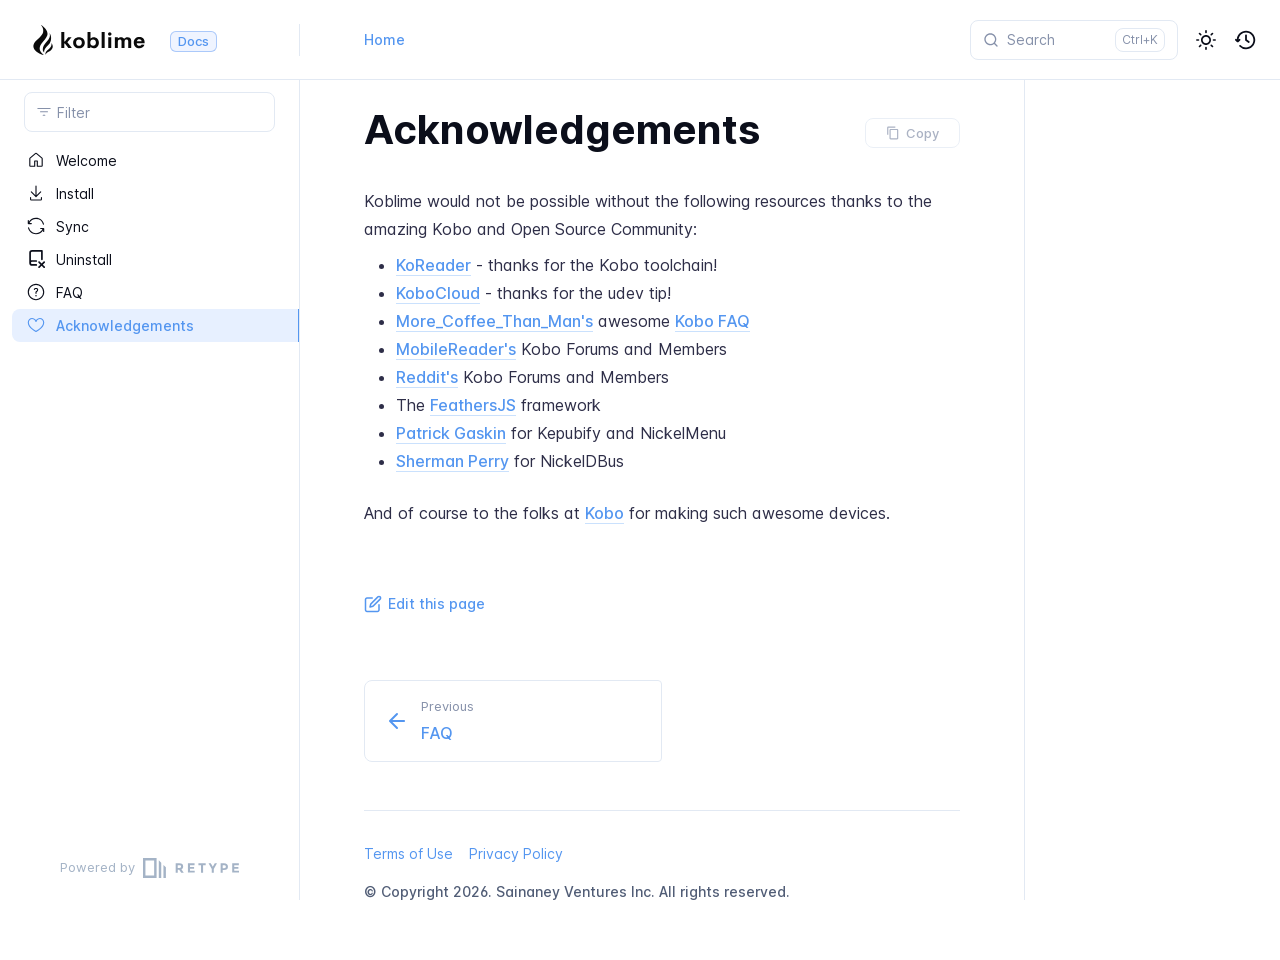
==== commit 8fb04359: "Refreshes Retype-generated documentation. Process triggered by nsainaney." ====
--- a/acknowledgements/index.html
+++ b/acknowledgements/index.html
@@ -6,10 +6,11 @@
 
     <meta charset="UTF-8">
     <meta name="viewport" content="width=device-width,initial-scale=1">
-    <meta name="turbo-cache-control" content="no-cache" data-turbo-track="reload" data-track-token="3.8.1.801631114440">
+    <meta name="color-scheme" content="light dark">
+    <meta name="turbo-cache-control" content="no-cache" data-turbo-track="reload" data-track-token="4.6.0.833823942968">
 
     <!-- See retype.com -->
-    <meta name="generator" content="Retype 3.8.1">
+    <meta name="generator" content="Retype 4.6.0">
 
     <!-- Primary Meta Tags -->
     <title>Acknowledgements</title>
@@ -18,162 +19,141 @@
 
     <!-- Canonical -->
     <link rel="canonical" href="https://docs.kobli.me/acknowledgements/">
-
-    <!-- Open Graph / Facebook -->
+    <link rel="sitemap" type="application/xml" title="Sitemap" href="https://docs.kobli.me/sitemap.xml">
+
+    <!-- Open Graph -->
     <meta property="og:type" content="website">
     <meta property="og:url" content="https://docs.kobli.me/acknowledgements/">
     <meta property="og:title" content="Acknowledgements">
     <meta property="og:description" content="Koblime would not be possible without the following resources thanks to the amazing Kobo and Open Source Community:">
+    <meta property="og:site_name" content="">
+    <meta property="og:locale" content="en_US">
 
     <!-- Twitter -->
-    <meta property="twitter:card" content="summary_large_image">
-    <meta property="twitter:url" content="https://docs.kobli.me/acknowledgements/">
-    <meta property="twitter:title" content="Acknowledgements">
-    <meta property="twitter:description" content="Koblime would not be possible without the following resources thanks to the amazing Kobo and Open Source Community:">
-
-    <script data-cfasync="false">(function () { var el = document.documentElement, m = localStorage.getItem("doc_theme"), wm = window.matchMedia; if (m === "dark" || (!m && wm && wm("(prefers-color-scheme: dark)").matches)) { el.classList.add("dark") } else { el.classList.remove("dark") } })();</script>
-
-    <link href="../assets/favicon.ico" rel="icon">
-    <link href="../resources/css/retype.css?v=3.8.1.801631114440" rel="stylesheet">
-
-    <script data-cfasync="false" src="../resources/js/config.js?v=3.8.1.801631114440" data-turbo-eval="false" defer></script>
-    <script data-cfasync="false" src="../resources/js/retype.js?v=3.8.1" data-turbo-eval="false" defer></script>
-    <script id="lunr-js" data-cfasync="false" src="../resources/js/lunr.js?v=3.8.1.801631114440" data-turbo-eval="false" defer></script>
+    <meta name="twitter:card" content="summary_large_image">
+    <meta name="twitter:url" content="https://docs.kobli.me/acknowledgements/">
+    <meta name="twitter:title" content="Acknowledgements">
+    <meta name="twitter:description" content="Koblime would not be possible without the following resources thanks to the amazing Kobo and Open Source Community:">
+
+    <!-- Alternate Markdown -->
+    <link rel="alternate" type="text/markdown" href="https://docs.kobli.me/acknowledgements.md">
+
+    <script data-cfasync="false">(function(){var cl=document.documentElement.classList,ls=localStorage.getItem("retype_scheme"),hd=cl.contains("dark"),hl=cl.contains("light"),wm=window.matchMedia&&window.matchMedia("(prefers-color-scheme: dark)").matches;if(ls==="dark"||(!ls&&wm&&!hd&&!hl)){cl.remove("light");cl.add("dark")}else if(ls==="light"||(!ls&&!wm&&!hd&&!hl)){cl.remove("dark");cl.add("light")}})();</script>
+
+    <link id="retype-favicon" rel="icon" href="../assets/favicon.ico" />
+    <link href="../resources/css/retype.css?v=4.6.0.833823942968" rel="stylesheet">
+
+    <script data-cfasync="false" src="../resources/js/config.js?v=4.6.0.833823942968" data-turbo-eval="false" defer></script>
+    <script data-cfasync="false" src="../resources/js/retype.js?v=4.6.0" data-turbo-eval="false" defer></script>
+    <script id="lunr-js" data-cfasync="false" src="../resources/js/lunr.js?v=4.6.0.833823942968" data-turbo-eval="false" defer></script>
 </head>
 <body>
-    <div id="docs-app" class="relative text-base antialiased text-gray-700 bg-white font-body dark:bg-dark-850 dark:text-dark-300">
-        <div class="absolute bottom-0 left-0 bg-gray-100 dark:bg-dark-800" style="top: 5rem; right: 50%"></div>
-    
-        <header id="docs-site-header" class="sticky top-0 z-30 flex w-full h-16 bg-white border-b border-gray-200 md:h-20 dark:bg-dark-850 dark:border-dark-650">
-            <div class="container relative flex items-center justify-between pr-6 grow md:justify-start">
-                <!-- Mobile menu button skeleton -->
-                <button v-cloak class="skeleton docs-mobile-menu-button flex items-center justify-center shrink-0 overflow-hidden dark:text-white focus:outline-none rounded-full w-10 h-10 ml-3.5 md:hidden"><svg xmlns="http://www.w3.org/2000/svg" class="mb-px shrink-0" width="24" height="24" viewBox="0 0 24 24" role="presentation" style="margin-bottom: 0px;"><g fill="currentColor"><path d="M2 4h20v2H2zM2 11h20v2H2zM2 18h20v2H2z"></path></g></svg></button>
-                <div v-cloak id="docs-sidebar-toggle"></div>
-        
-                <!-- Logo -->
-                <div class="flex items-center justify-between h-full py-2 md:w-75">
-                    <div class="flex items-center px-2 md:px-6">
-                        <a id="docs-site-logo" href="../" class="flex items-center leading-snug text-2xl">
-                            <span class="grow-0 shrink-0 overflow-hidden">
-                                <svg width="130" height="30" viewBox="0 0 267 72" class="css-1j8o68f"><path d="M.5 47.288c2.884-10.3 16.58-16.217 21.833-27.02 2.541-5.228 1.353-14.881-2.986-18.747-.23-.206-1.186-2.06-.213-1.366 9.668 7.074 17.529 16.413 13.892 25.427-5.046 12.51-18.043 18.758-17.948 31.496.041 5.299 3.945 9.55 8.909 13.994l.203.929C11.3 68.322-2.858 59.285.5 47.288Zm32.53 13.987c7.488-6.734 12.06-10.826 10.126-18.625 2.351 3.607 4.534 8.611 2.67 12.51-1.668 3.486-3.328 5.914-9.402 9.312-3.22 1.8-5.64 3.75-7.661 7.012-.106-3.415.553-6.867 4.268-10.209Zm-8.31-11.594c2.863-5.268 7.044-9.038 11.095-14.442 2.876-3.836 5.51-10.206 2.757-15.406l.177-.25c4.22 4.715 4.395 12.4 3.072 18.093-2.08 8.952-9.492 12.569-13.799 19.114-1.687 2.564-2.646 5.704-2.168 8.994-4.782-3.903-3.697-11.387-1.134-16.103Z" fill="#0a0a0a" xmlns="http://www.w3.org/2000/svg" font-family="Times New Roman" font-size="16"/><path d="M83.943 55.159 75.72 44.426h-1.491v10.733H67v-38.16h7.229v22.459h1.342l8.025-9.838h8.098l-10.06 11.85 11.004 13.689h-8.695zm25.471.496c-8.123 0-13.986-4.943-13.986-13.29 0-8.298 5.813-13.24 13.986-13.24 8.224 0 14.012 4.942 14.012 13.24 0 8.347-5.813 13.291-14.012 13.291zm-.075-5.688c4.15 0 6.982-3.031 6.982-7.603s-2.833-7.601-6.982-7.601c-3.999 0-6.806 3.03-6.806 7.601s2.807 7.603 6.806 7.603zm35.633-20.844c6.707 0 12.272 4.968 12.272 13.316s-5.565 13.316-12.272 13.316c-3.527 0-6.608-1.415-8.049-3.925l-.175 3.329h-6.783v-38.16h7.155v15.726c1.491-2.31 4.473-3.602 7.85-3.602zm-1.666 20.695c3.8 0 6.782-2.807 6.782-7.379 0-4.596-2.981-7.403-6.782-7.403-3.777 0-6.758 2.93-6.758 7.403s2.957 7.378 6.758 7.378zm20.552 5.34V17h7.229v38.159h-7.229zm19.509-29.364c-2.262 0-4.15-1.838-4.15-4.124 0-2.26 1.888-4.1 4.15-4.1 2.21 0 4.098 1.839 4.098 4.1 0 2.286-1.888 4.124-4.098 4.124zm-3.653 29.365V29.62h7.205v25.54h-7.205zm46.09-26.036c5.465 0 8.993 2.783 8.993 8.025v18.01h-7.154V39.184c0-3.006-1.89-4.322-4.025-4.322-2.56 0-4.82 1.466-4.82 5.889v14.408h-7.23v-15.9c0-3.055-1.837-4.397-4.099-4.397-2.484 0-4.795 1.465-4.795 6.26V55.16h-7.13V29.62h7.131v3.006c1.69-2.26 4.274-3.503 7.403-3.503 3.701 0 6.484 1.342 7.825 3.826 1.79-2.56 4.522-3.826 7.9-3.826zm41.197 12.894-.075 1.714h-18.93c.297 4.249 3.128 6.285 6.534 6.285 2.557 0 4.546-1.192 5.515-3.453l6.558.97c-1.69 5.167-6.285 8.123-12.024 8.123-8.249 0-13.64-4.869-13.64-13.267s5.54-13.317 13.416-13.317c7.229 0 12.62 4 12.645 12.945zm-12.595-7.875c-3.255 0-5.515 1.515-6.21 4.919h11.725c-.372-3.254-2.584-4.919-5.515-4.919z" fill="#0a0a0a"/></svg>
-                            </span>
-                        </a><span class="hidden px-2 py-1 ml-4 text-sm font-semibold leading-none text-root-logo-label-text bg-root-logo-label-bg rounded-sm md:inline-block">Docs</span>
+    <div id="retype-app" class="relative text-base antialiased text-base-text bg-base-bg font-body">
+    <div class="absolute bottom-0 left-0" style="top: 5rem; right: 50%"></div>
+
+    <header id="retype-header" class="sticky top-0 z-30 flex w-full h-16 bg-header-bg border-b border-header-border md:h-20">
+        <div class="container relative flex items-center justify-between pr-6 grow md:justify-start">
+            <!-- Mobile menu button skeleton -->
+            <button v-cloak class="skeleton retype-mobile-menu-button flex items-center justify-center shrink-0 overflow-hidden dark:text-white focus:outline-hidden rounded-full w-10 h-10 ml-3.5 md:hidden"><svg xmlns="http://www.w3.org/2000/svg" class="mb-px shrink-0" width="24" height="24" viewBox="0 0 24 24" role="presentation" style="margin-bottom: 0px;"><g fill="currentColor"><path d="M2 4h20v2H2zM2 11h20v2H2zM2 18h20v2H2z"></path></g></svg></button>
+            <div v-cloak id="retype-sidebar-left-toggle-button"></div>
+    
+            <!-- Logo -->
+            <div class="flex items-center justify-between h-full py-2 md:w-75">
+                <div class="flex items-center px-2 md:px-6">
+                    <a id="retype-branding-logo" href="https://docs.kobli.me/" class="flex items-center leading-snug text-2xl">
+                        <span class="grow-0 shrink-0 overflow-hidden">
+                            <svg width="130" height="30" viewBox="0 0 267 72" class="css-1j8o68f"><path d="M.5 47.288c2.884-10.3 16.58-16.217 21.833-27.02 2.541-5.228 1.353-14.881-2.986-18.747-.23-.206-1.186-2.06-.213-1.366 9.668 7.074 17.529 16.413 13.892 25.427-5.046 12.51-18.043 18.758-17.948 31.496.041 5.299 3.945 9.55 8.909 13.994l.203.929C11.3 68.322-2.858 59.285.5 47.288Zm32.53 13.987c7.488-6.734 12.06-10.826 10.126-18.625 2.351 3.607 4.534 8.611 2.67 12.51-1.668 3.486-3.328 5.914-9.402 9.312-3.22 1.8-5.64 3.75-7.661 7.012-.106-3.415.553-6.867 4.268-10.209Zm-8.31-11.594c2.863-5.268 7.044-9.038 11.095-14.442 2.876-3.836 5.51-10.206 2.757-15.406l.177-.25c4.22 4.715 4.395 12.4 3.072 18.093-2.08 8.952-9.492 12.569-13.799 19.114-1.687 2.564-2.646 5.704-2.168 8.994-4.782-3.903-3.697-11.387-1.134-16.103Z" fill="#0a0a0a" xmlns="http://www.w3.org/2000/svg" font-family="Times New Roman" font-size="16"/><path d="M83.943 55.159 75.72 44.426h-1.491v10.733H67v-38.16h7.229v22.459h1.342l8.025-9.838h8.098l-10.06 11.85 11.004 13.689h-8.695zm25.471.496c-8.123 0-13.986-4.943-13.986-13.29 0-8.298 5.813-13.24 13.986-13.24 8.224 0 14.012 4.942 14.012 13.24 0 8.347-5.813 13.291-14.012 13.291zm-.075-5.688c4.15 0 6.982-3.031 6.982-7.603s-2.833-7.601-6.982-7.601c-3.999 0-6.806 3.03-6.806 7.601s2.807 7.603 6.806 7.603zm35.633-20.844c6.707 0 12.272 4.968 12.272 13.316s-5.565 13.316-12.272 13.316c-3.527 0-6.608-1.415-8.049-3.925l-.175 3.329h-6.783v-38.16h7.155v15.726c1.491-2.31 4.473-3.602 7.85-3.602zm-1.666 20.695c3.8 0 6.782-2.807 6.782-7.379 0-4.596-2.981-7.403-6.782-7.403-3.777 0-6.758 2.93-6.758 7.403s2.957 7.378 6.758 7.378zm20.552 5.34V17h7.229v38.159h-7.229zm19.509-29.364c-2.262 0-4.15-1.838-4.15-4.124 0-2.26 1.888-4.1 4.15-4.1 2.21 0 4.098 1.839 4.098 4.1 0 2.286-1.888 4.124-4.098 4.124zm-3.653 29.365V29.62h7.205v25.54h-7.205zm46.09-26.036c5.465 0 8.993 2.783 8.993 8.025v18.01h-7.154V39.184c0-3.006-1.89-4.322-4.025-4.322-2.56 0-4.82 1.466-4.82 5.889v14.408h-7.23v-15.9c0-3.055-1.837-4.397-4.099-4.397-2.484 0-4.795 1.465-4.795 6.26V55.16h-7.13V29.62h7.131v3.006c1.69-2.26 4.274-3.503 7.403-3.503 3.701 0 6.484 1.342 7.825 3.826 1.79-2.56 4.522-3.826 7.9-3.826zm41.197 12.894-.075 1.714h-18.93c.297 4.249 3.128 6.285 6.534 6.285 2.557 0 4.546-1.192 5.515-3.453l6.558.97c-1.69 5.167-6.285 8.123-12.024 8.123-8.249 0-13.64-4.869-13.64-13.267s5.54-13.317 13.416-13.317c7.229 0 12.62 4 12.645 12.945zm-12.595-7.875c-3.255 0-5.515 1.515-6.21 4.919h11.725c-.372-3.254-2.584-4.919-5.515-4.919z" fill="#0a0a0a"/></svg>
+                        </span>
+                    </a><span id="retype-branding-label" class="inline-flex mt-1 px-2 py-1 ml-4 text-xs font-medium leading-none items-center rounded-md bg-branding-label-bg text-branding-label-text ring-1 ring-branding-label-border ring-inset md:inline-block">Docs</span>
+                </div>
+    
+                <span class="hidden h-8 border-r md:inline-block border-base-border"></span>
+            </div>
+    
+            <div class="flex justify-between md:grow">
+                <!-- Top Nav -->
+                <nav id="retype-header-nav" class="hidden md:flex">
+                    <ul class="flex flex-col mb-4 md:pl-16 md:mb-0 md:flex-row md:items-center">
+                        <li class="mr-6">
+                            <a class="py-2 md:mb-0 inline-flex items-center text-sm whitespace-nowrap transition-colors duration-200 ease-linear md:text-header-text font-header-text hover:text-header-text-hover" href="https://kobli.me">Home</a>
+                        </li>
+    
+                    </ul>
+                </nav>
+    
+                <div v-cloak class="flex justify-end grow">
+                    <div id="retype-mobile-search-button"></div>
+                    <doc-search-desktop></doc-search-desktop>
+    
+                    <doc-theme-switch class="lg:ml-2"></doc-theme-switch>
+                    <doc-history></doc-history>
+                </div>
+            </div>
+        </div>
+    </header>
+
+
+    <div id="retype-container" class="container relative flex bg-white">
+        <!-- Sidebar Skeleton -->
+        <div v-cloak class="fixed flex flex-col shrink-0 duration-300 ease-in-out bg-sidebar-left-bg border-sidebar-left-border sidebar top-20 w-75 border-r h-screen md:sticky transition-transform skeleton">
+        
+            <div class="flex items-center h-16 px-6">
+                <input id="retype-filter-input-mock" class="w-full h-10 pl-8 px-3 py-2 transition-colors duration-200 ease-linear bg-filter-bg border border-filter-border rounded-lg shadow-none md:text-sm hover:border-filter-border-hover focus:outline-hidden focus:border-filter-border-focus placeholder-filter-placeholder" type="text">
+            </div>
+        
+            <div class="pl-6 mt-1 mb-4">
+                <div class="w-32 h-3 mb-4 bg-skeleton-bg rounded-full loading"></div>
+                <div class="w-48 h-3 mb-4 bg-skeleton-bg rounded-full loading"></div>
+                <div class="w-40 h-3 mb-4 bg-skeleton-bg rounded-full loading"></div>
+                <div class="w-32 h-3 mb-4 bg-skeleton-bg rounded-full loading"></div>
+                <div class="w-48 h-3 mb-4 bg-skeleton-bg rounded-full loading"></div>
+                <div class="w-40 h-3 mb-4 bg-skeleton-bg rounded-full loading"></div>
+            </div>
+        
+            <div class="shrink-0 mt-auto bg-transparent dark:border-base-border">
+                <a class="flex items-center justify-center flex-nowrap h-16 text-gray-350 dark:text-dark-400 hover:text-gray-600 dark:hover:text-dark-300 transition-colors duration-150 ease-in docs-powered-by" target="_blank" href="https://retype.com/" rel="noopener">
+                    <span class="text-xs whitespace-nowrap">Powered by</span>
+                    <svg xmlns="http://www.w3.org/2000/svg" class="ml-2" fill="currentColor" width="96" height="20" overflow="visible"><path d="M0 0v20h13.59V0H0zm11.15 17.54H2.44V2.46h8.71v15.08zM15.8 20h2.44V4.67L15.8 2.22zM20.45 6.89V20h2.44V9.34z"/><g><path d="M40.16 8.44c0 1.49-.59 2.45-1.75 2.88l2.34 3.32h-2.53l-2.04-2.96h-1.43v2.96h-2.06V5.36h3.5c1.43 0 2.46.24 3.07.73s.9 1.27.9 2.35zm-2.48 1.1c.26-.23.38-.59.38-1.09 0-.5-.13-.84-.4-1.03s-.73-.28-1.39-.28h-1.54v2.75h1.5c.72 0 1.2-.12 1.45-.35zM51.56 5.36V7.2h-4.59v1.91h4.13v1.76h-4.13v1.92h4.74v1.83h-6.79V5.36h6.64zM60.09 7.15v7.48h-2.06V7.15h-2.61V5.36h7.28v1.79h-2.61zM70.81 14.64h-2.06v-3.66l-3.19-5.61h2.23l1.99 3.45 1.99-3.45H74l-3.19 5.61v3.66zM83.99 6.19c.65.55.97 1.4.97 2.55s-.33 1.98-1 2.51-1.68.8-3.04.8h-1.23v2.59h-2.06V5.36h3.26c1.42 0 2.45.28 3.1.83zm-1.51 3.65c.25-.28.37-.69.37-1.22s-.16-.92-.48-1.14c-.32-.23-.82-.34-1.5-.34H79.7v3.12h1.38c.68 0 1.15-.14 1.4-.42zM95.85 5.36V7.2h-4.59v1.91h4.13v1.76h-4.13v1.92H96v1.83h-6.79V5.36h6.64z"/></g></svg>
+                </a>
+            </div>
+        </div>
+        
+        <!-- Sidebar component -->
+        <doc-sidebar v-cloak>
+            <template #sidebar-footer>
+                <div class="shrink-0 mt-auto border-t md:bg-transparent md:border-none dark:border-base-border">
+        
+                    <div class="py-3 px-6 md:hidden border-b dark:border-base-border">
+                        <nav>
+                            <ul class="flex flex-wrap justify-center items-center">
+                                <li class="mr-6">
+                                    <a class="block py-1 inline-flex items-center text-sm whitespace-nowrap transition-colors duration-200 ease-linear md:text-header-text font-header-text hover:text-header-text-hover" href="https://kobli.me">Home</a>
+                                </li>
+        
+                            </ul>
+                        </nav>
                     </div>
         
-                    <span class="hidden h-8 border-r md:inline-block dark:border-dark-650"></span>
-                </div>
-        
-                <div class="flex justify-between md:grow">
-                    <!-- Top Nav -->
-                    <nav class="hidden md:flex">
-                        <ul class="flex flex-col mb-4 md:pl-16 md:mb-0 md:flex-row md:items-center">
-                            <li class="mr-6">
-                                <a class="py-2 md:mb-0 inline-flex items-center text-sm whitespace-nowrap transition-colors duration-200 ease-linear md:text-blue-500 dark:text-blue-400 hover:text-blue-800 dark:hover:text-blue-200" href="https://kobli.me">Home</a>
-                            </li>
-        
-                        </ul>
-                    </nav>
-        
-                    <!-- Header Right Skeleton -->
-                    <div v-cloak class="flex justify-end grow skeleton">
-        
-                        <!-- Search input mock -->
-                        <div class="relative hidden w-40 lg:block lg:max-w-sm lg:ml-auto">
-                            <div class="absolute flex items-center justify-center h-full pl-3 dark:text-dark-300">
-                                <svg xmlns="http://www.w3.org/2000/svg" class="icon-base" width="16" height="16" viewBox="0 0 24 24" aria-labelledby="icon" role="presentation" style="margin-bottom: 1px;"><g fill="currentColor" ><path d="M21.71 20.29l-3.68-3.68A8.963 8.963 0 0020 11c0-4.96-4.04-9-9-9s-9 4.04-9 9 4.04 9 9 9c2.12 0 4.07-.74 5.61-1.97l3.68 3.68c.2.19.45.29.71.29s.51-.1.71-.29c.39-.39.39-1.03 0-1.42zM4 11c0-3.86 3.14-7 7-7s7 3.14 7 7c0 1.92-.78 3.66-2.04 4.93-.01.01-.02.01-.02.01-.01.01-.01.01-.01.02A6.98 6.98 0 0111 18c-3.86 0-7-3.14-7-7z" ></path></g></svg>
-                            </div>
-                            <input class="w-full h-10 placeholder-gray-400 transition-colors duration-200 ease-in bg-gray-200 border border-transparent rounded md:text-sm hover:bg-white hover:border-gray-300 focus:outline-none focus:bg-white focus:border-gray-500 dark:bg-dark-600 dark:border-dark-600 dark:placeholder-dark-400" style="padding: 0.625rem 0.75rem 0.625rem 2rem" type="text" placeholder="Search">
-                        </div>
-        
-                        <!-- Mobile search button -->
-                        <div class="flex items-center justify-center w-10 h-10 lg:hidden">
-                            <svg xmlns="http://www.w3.org/2000/svg" class="shrink-0 icon-base" width="20" height="20" viewBox="0 0 24 24" aria-labelledby="icon" role="presentation" style="margin-bottom: 0px;"><g fill="currentColor" ><path d="M21.71 20.29l-3.68-3.68A8.963 8.963 0 0020 11c0-4.96-4.04-9-9-9s-9 4.04-9 9 4.04 9 9 9c2.12 0 4.07-.74 5.61-1.97l3.68 3.68c.2.19.45.29.71.29s.51-.1.71-.29c.39-.39.39-1.03 0-1.42zM4 11c0-3.86 3.14-7 7-7s7 3.14 7 7c0 1.92-.78 3.66-2.04 4.93-.01.01-.02.01-.02.01-.01.01-.01.01-.01.02A6.98 6.98 0 0111 18c-3.86 0-7-3.14-7-7z" ></path></g></svg>
-                        </div>
-        
-                        <!-- Dark mode switch placeholder -->
-                        <div class="w-10 h-10 lg:ml-2"></div>
-        
-                        <!-- History button -->
-                        <div class="flex items-center justify-center w-10 h-10" style="margin-right: -0.625rem;">
-                            <svg xmlns="http://www.w3.org/2000/svg" class="shrink-0 icon-base" width="22" height="22" viewBox="0 0 24 24" aria-labelledby="icon" role="presentation" style="margin-bottom: 0px;"><g fill="currentColor" ><g ><path d="M12.01 6.01c-.55 0-1 .45-1 1V12a1 1 0 00.4.8l3 2.22a.985.985 0 001.39-.2.996.996 0 00-.21-1.4l-2.6-1.92V7.01c.02-.55-.43-1-.98-1z"></path><path d="M12.01 1.91c-5.33 0-9.69 4.16-10.05 9.4l-.29-.26a.997.997 0 10-1.34 1.48l1.97 1.79c.19.17.43.26.67.26s.48-.09.67-.26l1.97-1.79a.997.997 0 10-1.34-1.48l-.31.28c.34-4.14 3.82-7.41 8.05-7.41 4.46 0 8.08 3.63 8.08 8.09s-3.63 8.08-8.08 8.08c-2.18 0-4.22-.85-5.75-2.4a.996.996 0 10-1.42 1.4 10.02 10.02 0 007.17 2.99c5.56 0 10.08-4.52 10.08-10.08.01-5.56-4.52-10.09-10.08-10.09z"></path></g></g></svg>
-                        </div>
-                    </div>
-        
-                    <div v-cloak class="flex justify-end grow">
-                        <div id="docs-mobile-search-button"></div>
-                        <doc-search-desktop></doc-search-desktop>
-        
-                        <doc-theme-switch class="lg:ml-2"></doc-theme-switch>
-                        <doc-history></doc-history>
-                    </div>
-                </div>
-            </div>
-        </header>
-    
-        <div class="container relative flex bg-white">
-            <!-- Sidebar Skeleton -->
-            <div v-cloak class="fixed flex flex-col shrink-0 duration-300 ease-in-out bg-white border-gray-200 sidebar top-20 w-75 border-r h-screen md:sticky transition-transform skeleton dark:bg-dark-800 dark:border-dark-650">
-            
-                <div class="flex items-center h-16 px-6">
-                    <input class="w-full h-8 px-3 py-2 transition-colors duration-200 ease-linear bg-white border border-gray-200 rounded shadow-none text-sm focus:outline-none focus:border-gray-600 dark:bg-dark-600 dark:border-dark-600" type="text" placeholder="Filter">
-                </div>
-            
-                <div class="pl-6 mt-1 mb-4">
-                    <div class="w-32 h-3 mb-4 bg-gray-200 rounded-full loading dark:bg-dark-600"></div>
-                    <div class="w-48 h-3 mb-4 bg-gray-200 rounded-full loading dark:bg-dark-600"></div>
-                    <div class="w-40 h-3 mb-4 bg-gray-200 rounded-full loading dark:bg-dark-600"></div>
-                    <div class="w-32 h-3 mb-4 bg-gray-200 rounded-full loading dark:bg-dark-600"></div>
-                    <div class="w-48 h-3 mb-4 bg-gray-200 rounded-full loading dark:bg-dark-600"></div>
-                    <div class="w-40 h-3 mb-4 bg-gray-200 rounded-full loading dark:bg-dark-600"></div>
-                </div>
-            
-                <div class="shrink-0 mt-auto bg-transparent dark:border-dark-650">
-                    <a class="flex items-center justify-center flex-nowrap h-16 text-gray-400 dark:text-dark-400 hover:text-gray-700 dark:hover:text-dark-300 transition-colors duration-150 ease-in docs-powered-by" target="_blank" href="https://retype.com/" rel="noopener">
+                    <a class="flex items-center justify-center flex-nowrap h-16 text-gray-350 dark:text-dark-400 hover:text-gray-600 dark:hover:text-dark-300 transition-colors duration-150 ease-in docs-powered-by" target="_blank" href="https://retype.com/" rel="noopener">
                         <span class="text-xs whitespace-nowrap">Powered by</span>
                         <svg xmlns="http://www.w3.org/2000/svg" class="ml-2" fill="currentColor" width="96" height="20" overflow="visible"><path d="M0 0v20h13.59V0H0zm11.15 17.54H2.44V2.46h8.71v15.08zM15.8 20h2.44V4.67L15.8 2.22zM20.45 6.89V20h2.44V9.34z"/><g><path d="M40.16 8.44c0 1.49-.59 2.45-1.75 2.88l2.34 3.32h-2.53l-2.04-2.96h-1.43v2.96h-2.06V5.36h3.5c1.43 0 2.46.24 3.07.73s.9 1.27.9 2.35zm-2.48 1.1c.26-.23.38-.59.38-1.09 0-.5-.13-.84-.4-1.03s-.73-.28-1.39-.28h-1.54v2.75h1.5c.72 0 1.2-.12 1.45-.35zM51.56 5.36V7.2h-4.59v1.91h4.13v1.76h-4.13v1.92h4.74v1.83h-6.79V5.36h6.64zM60.09 7.15v7.48h-2.06V7.15h-2.61V5.36h7.28v1.79h-2.61zM70.81 14.64h-2.06v-3.66l-3.19-5.61h2.23l1.99 3.45 1.99-3.45H74l-3.19 5.61v3.66zM83.99 6.19c.65.55.97 1.4.97 2.55s-.33 1.98-1 2.51-1.68.8-3.04.8h-1.23v2.59h-2.06V5.36h3.26c1.42 0 2.45.28 3.1.83zm-1.51 3.65c.25-.28.37-.69.37-1.22s-.16-.92-.48-1.14c-.32-.23-.82-.34-1.5-.34H79.7v3.12h1.38c.68 0 1.15-.14 1.4-.42zM95.85 5.36V7.2h-4.59v1.91h4.13v1.76h-4.13v1.92H96v1.83h-6.79V5.36h6.64z"/></g></svg>
                     </a>
                 </div>
-            </div>
-            
-            <!-- Sidebar component -->
-            <doc-sidebar v-cloak>
-                <template #sidebar-footer>
-                    <div class="shrink-0 mt-auto border-t md:bg-transparent md:border-none dark:border-dark-650">
-            
-                        <div class="py-3 px-6 md:hidden border-b dark:border-dark-650">
-                            <nav>
-                                <ul class="flex flex-wrap justify-center items-center">
-                                    <li class="mr-6">
-                                        <a class="block py-1 inline-flex items-center text-sm whitespace-nowrap transition-colors duration-200 ease-linear md:text-blue-500 dark:text-blue-400 hover:text-blue-800 dark:hover:text-blue-200" href="https://kobli.me">Home</a>
-                                    </li>
-            
-                                </ul>
-                            </nav>
-                        </div>
-            
-                        <a class="flex items-center justify-center flex-nowrap h-16 text-gray-400 dark:text-dark-400 hover:text-gray-700 dark:hover:text-dark-300 transition-colors duration-150 ease-in docs-powered-by" target="_blank" href="https://retype.com/" rel="noopener">
-                            <span class="text-xs whitespace-nowrap">Powered by</span>
-                            <svg xmlns="http://www.w3.org/2000/svg" class="ml-2" fill="currentColor" width="96" height="20" overflow="visible"><path d="M0 0v20h13.59V0H0zm11.15 17.54H2.44V2.46h8.71v15.08zM15.8 20h2.44V4.67L15.8 2.22zM20.45 6.89V20h2.44V9.34z"/><g><path d="M40.16 8.44c0 1.49-.59 2.45-1.75 2.88l2.34 3.32h-2.53l-2.04-2.96h-1.43v2.96h-2.06V5.36h3.5c1.43 0 2.46.24 3.07.73s.9 1.27.9 2.35zm-2.48 1.1c.26-.23.38-.59.38-1.09 0-.5-.13-.84-.4-1.03s-.73-.28-1.39-.28h-1.54v2.75h1.5c.72 0 1.2-.12 1.45-.35zM51.56 5.36V7.2h-4.59v1.91h4.13v1.76h-4.13v1.92h4.74v1.83h-6.79V5.36h6.64zM60.09 7.15v7.48h-2.06V7.15h-2.61V5.36h7.28v1.79h-2.61zM70.81 14.64h-2.06v-3.66l-3.19-5.61h2.23l1.99 3.45 1.99-3.45H74l-3.19 5.61v3.66zM83.99 6.19c.65.55.97 1.4.97 2.55s-.33 1.98-1 2.51-1.68.8-3.04.8h-1.23v2.59h-2.06V5.36h3.26c1.42 0 2.45.28 3.1.83zm-1.51 3.65c.25-.28.37-.69.37-1.22s-.16-.92-.48-1.14c-.32-.23-.82-.34-1.5-.34H79.7v3.12h1.38c.68 0 1.15-.14 1.4-.42zM95.85 5.36V7.2h-4.59v1.91h4.13v1.76h-4.13v1.92H96v1.83h-6.79V5.36h6.64z"/></g></svg>
-                        </a>
-                    </div>
-                </template>
-            </doc-sidebar>
-    
-            <div class="grow min-w-0 dark:bg-dark-850">
-                <!-- Render "toolbar" template here on api pages --><!-- Render page content -->
-                <div class="flex">
-                    <div class="min-w-0 p-4 grow md:px-16">
-                        <main class="relative pb-12 lg:pt-2">
-                            <div class="docs-markdown" id="docs-content">
-                                <!-- Rendered if sidebar right is enabled -->
-                                <div id="docs-sidebar-right-toggle"></div>
-                                <!-- Page content  -->
-<doc-anchor-target id="acknowledgements" class="break-words">
-    <h1>
-        <doc-anchor-trigger class="header-anchor-trigger" to="#acknowledgements">#</doc-anchor-trigger>
-        <span>Acknowledgements</span>
-    </h1>
-</doc-anchor-target>
+            </template>
+        </doc-sidebar>
+
+        <div class="grow min-w-0 bg-body-bg">
+            <!-- Render "toolbar" template here on api pages --><!-- Render page content -->
+<div class="flex">
+    <div id="retype-main" class="min-w-0 p-4 grow md:px-16">
+        <main class="relative pb-12 lg:pt-2">
+            <div class="relative retype-markdown" id="retype-content">
+                <!-- Rendered if sidebar right is enabled -->
+                <div id="retype-sidebar-right-toggle"></div>
+                <doc-page-actions></doc-page-actions>
+
+                <!-- Page content  -->
+<h1 id="acknowledgements">Acknowledgements</h1>
 <p>Koblime would not be possible without the following resources thanks to the amazing Kobo and Open Source Community:</p>
 <ul>
 <li><a href="https://koreader.rocks/">KoReader</a> - thanks for the Kobo toolchain!</li>
@@ -187,76 +167,76 @@
 </ul>
 <p>And of course to the folks at <a href="https://www.kobo.com/">Kobo</a> for making such awesome devices.</p>
 
-                                
-                                <!-- Required only on API pages -->
-                                <doc-toolbar-member-filter-no-results></doc-toolbar-member-filter-no-results>
-                            </div>
-                            <footer class="clear-both">
-                                <div class="flex flex-wrap items-center justify-between mt-14">
-                                    <a class="my-2.5 inline-flex items-center text-sm whitespace-nowrap text-blue-500 dark:text-blue-400 hover:text-blue-700 hover:underline" href="https://github.com/koblime/docs/blob/main/content/acknowledgements.md" target="_blank" rel="noopener">
-                                        <svg class="mr-1.5" xmlns="http://www.w3.org/2000/svg" width="18" height="18" viewBox="0 0 24 24" fill="currentColor" overflow="visible"><path d="M20 12c-.55 0-1 .45-1 1v7c0 .55-.45 1-1 1H4c-.55 0-1-.45-1-1V6c0-.55.45-1 1-1h7c.55 0 1-.45 1-1s-.45-1-1-1H4C2.35 3 1 4.35 1 6v14c0 1.65 1.35 3 3 3h14c1.65 0 3-1.35 3-3v-7c0-.55-.45-1-1-1z" /><path d="M22.21 1.79c-1.18-1.18-3.24-1.18-4.41 0l-9.5 9.5c-.13.13-.22.29-.26.46l-1 4c-.08.34.01.7.26.95.18.2.44.3.7.3.08 0 .16-.01.24-.03l4-1c.18-.04.34-.13.46-.26l9.5-9.5c1.22-1.22 1.22-3.2.01-4.42zm-1.42 3l-9.3 9.3-2.11.53.53-2.11 9.3-9.3c.42-.42 1.16-.42 1.59 0 .43.43.43 1.15-.01 1.58z" /><path fill="none" d="M0 0h24v24H0z" /></svg>
-                                        <span>Edit this page</span>
-                                    </a>
-                                </div>
-                            
-                                <nav class="flex mt-14">
-                                    <div class="w-1/2">
-                                        <a class="px-5 py-4 h-full flex items-center break-normal font-medium text-blue-500 dark:text-blue-400 border border-gray-300 hover:border-gray-400 dark:border-dark-650 dark:hover:border-dark-450 rounded-r rounded-l-lg transition-colors duration-150 relative hover:z-5" href="../uninstall/">
-                                            <svg xmlns="http://www.w3.org/2000/svg" class="mr-3" width="24" height="24" viewBox="0 0 24 24" fill="currentColor" overflow="visible"><path d="M19 11H7.41l5.29-5.29a.996.996 0 10-1.41-1.41l-7 7a1 1 0 000 1.42l7 7a1.024 1.024 0 001.42-.01.996.996 0 000-1.41L7.41 13H19c.55 0 1-.45 1-1s-.45-1-1-1z" /><path fill="none" d="M0 0h24v24H0z" /></svg>
-                                            <span>
-                                                <span class="block text-xs font-normal text-gray-400 dark:text-dark-400">Previous</span>
-                                                <span class="block mt-1">Uninstall</span>
-                                            </span>
-                                        </a>
-                                    </div>
-                            
-                                    <div class="w-1/2">
-                                    </div>
-                                </nav>
-                            </footer>
-                        </main>
                 
-                        <div class="border-t dark:border-dark-650 pt-6 mb-8">
-                            <footer class="flex flex-wrap items-center justify-between">
-                                <div>
-                                    <ul class="flex flex-wrap items-center text-sm">
-                                        <li>
-                                            <a class="block mr-4 py-2 text-sm whitespace-nowrap transition-colors duration-200 ease-linear text-blue-500 dark:text-blue-400 hover:text-blue-800 dark:hover:text-blue-200 md:mb-0" href="https://kobli.me/terms">Terms of Use</a>
-                                        </li>
-                                        <li>
-                                            <a class="block mr-4 py-2 text-sm whitespace-nowrap transition-colors duration-200 ease-linear text-blue-500 dark:text-blue-400 hover:text-blue-800 dark:hover:text-blue-200 md:mb-0" href="https://kobli.me/privacy">Privacy Policy</a>
-                                        </li>
-                                    </ul>
-                                </div>
-                                <div class="docs-copyright py-2 text-gray-500 dark:text-dark-350 text-sm leading-relaxed"><p>© Copyright  2025. Sainaney Ventures Inc. All rights reserved.</p></div>
-                            </footer>
-                        </div>
+                <!-- Required only on API pages -->
+                <doc-toolbar-member-filter-no-results></doc-toolbar-member-filter-no-results>
+            </div>
+            <footer id="retype-content-footer" class="clear-both">
+                <div class="flex flex-wrap items-center gap-x-4 gap-y-2 mt-14">
+                    <a id="retype-edit-this-page" class="my-2.5 inline-flex items-center text-sm whitespace-nowrap text-body-link font-body-link hover:text-body-link-hover hover:underline" href="https://github.com/koblime/docs/blob/main/content/acknowledgements.md" target="_blank" rel="noopener">
+                        <svg class="mr-1.5" xmlns="http://www.w3.org/2000/svg" width="18" height="18" viewBox="0 0 24 24" fill="currentColor" overflow="visible"><path d="M20 12c-.55 0-1 .45-1 1v7c0 .55-.45 1-1 1H4c-.55 0-1-.45-1-1V6c0-.55.45-1 1-1h7c.55 0 1-.45 1-1s-.45-1-1-1H4C2.35 3 1 4.35 1 6v14c0 1.65 1.35 3 3 3h14c1.65 0 3-1.35 3-3v-7c0-.55-.45-1-1-1z" /><path d="M22.21 1.79c-1.18-1.18-3.24-1.18-4.41 0l-9.5 9.5c-.13.13-.22.29-.26.46l-1 4c-.08.34.01.7.26.95.18.2.44.3.7.3.08 0 .16-.01.24-.03l4-1c.18-.04.34-.13.46-.26l9.5-9.5c1.22-1.22 1.22-3.2.01-4.42zm-1.42 3l-9.3 9.3-2.11.53.53-2.11 9.3-9.3c.42-.42 1.16-.42 1.59 0 .43.43.43 1.15-.01 1.58z" /><path fill="none" d="M0 0h24v24H0z" /></svg>
+                        <span>Edit this page</span>
+                    </a>
+                </div>
+            
+                <nav id="retype-nextprev" class="print:hidden flex mt-14">
+                    <div class="w-1/2">
+                        <a class="px-5 py-4 h-full flex items-center break-normal font-medium text-body-link border border-base-border hover:border-base-border-hover rounded-r rounded-l-lg transition-colors duration-150 relative hover:z-5" href="../faq/">
+                            <svg xmlns="http://www.w3.org/2000/svg" class="mr-3" width="24" height="24" viewBox="0 0 24 24" fill="currentColor" overflow="visible"><path d="M19 11H7.41l5.29-5.29a.996.996 0 10-1.41-1.41l-7 7a1 1 0 000 1.42l7 7a1.024 1.024 0 001.42-.01.996.996 0 000-1.41L7.41 13H19c.55 0 1-.45 1-1s-.45-1-1-1z" /><path fill="none" d="M0 0h24v24H0z" /></svg>
+                            <span>
+                                <span class="block text-xs font-normal text-base-text-muted">Previous</span>
+                                <span class="block mt-1">FAQ</span>
+                            </span>
+                        </a>
                     </div>
-                
-                    <!-- Rendered if sidebar right is enabled -->
-                    <!-- Sidebar right skeleton-->
-                    <div v-cloak class="fixed top-0 bottom-0 right-0 translate-x-full bg-white border-gray-200 lg:sticky lg:border-l lg:shrink-0 lg:pt-6 lg:transform-none sm:w-1/2 lg:w-64 lg:z-0 md:w-104 sidebar-right skeleton dark:bg-dark-850 dark:border-dark-650">
-                        <div class="pl-5">
-                            <div class="w-32 h-3 mb-4 bg-gray-200 dark:bg-dark-600 rounded-full loading"></div>
-                            <div class="w-48 h-3 mb-4 bg-gray-200 dark:bg-dark-600 rounded-full loading"></div>
-                            <div class="w-40 h-3 mb-4 bg-gray-200 dark:bg-dark-600 rounded-full loading"></div>
-                        </div>
+            
+                    <div class="w-1/2">
                     </div>
-                
-                    <!-- User should be able to hide sidebar right -->
-                    <doc-sidebar-right v-cloak></doc-sidebar-right>
-                </div>
-
-            </div>
-        </div>
-    
-        <doc-search-mobile></doc-search-mobile>
-        <doc-back-to-top></doc-back-to-top>
+                </nav>
+            </footer>
+        </main>
+
+        <div id="retype-page-footer" class="print:border-none border-t border-base-border pt-6 mb-8">
+            <footer class="flex flex-wrap items-center justify-between print:justify-center">
+                <div id="retype-footer-links" class="print:hidden">
+                    <ul class="flex flex-wrap items-center text-sm">
+                        <li>
+                            <a class="block mr-4 py-2 text-sm whitespace-nowrap transition-colors duration-200 ease-linear text-footer-link hover:text-footer-link-hover md:mb-0" href="https://kobli.me/terms">Terms of Use</a>
+                        </li>
+                        <li>
+                            <a class="block mr-4 py-2 text-sm whitespace-nowrap transition-colors duration-200 ease-linear text-footer-link hover:text-footer-link-hover md:mb-0" href="https://kobli.me/privacy">Privacy Policy</a>
+                        </li>
+                    </ul>
+                </div>
+                <div id="retype-copyright" class="print:justify-center py-2 text-footer-text font-footer-link text-sm leading-relaxed"><p>© Copyright  2026. Sainaney Ventures Inc. All rights reserved.</p></div>
+            </footer>
+        </div>
     </div>
 
-
-    <div id="docs-overlay-target"></div>
-
-    <script data-cfasync="false">window.__DOCS__ = { "title": "Acknowledgements", level: 1, icon: "file", hasPrism: false, hasMermaid: false, hasMath: false, tocDepth: 23 }</script>
+    <!-- Rendered if sidebar right is enabled -->
+    <!-- Sidebar right skeleton-->
+    <div v-cloak class="fixed top-0 bottom-0 right-0 translate-x-full bg-sidebar-right-bg border-sidebar-right-border lg:sticky lg:border-l lg:shrink-0 lg:pt-6 lg:translate-x-0 sm:w-1/2 lg:w-64 lg:z-0 md:w-104 sidebar-right skeleton">
+        <div class="pl-5">
+            <div class="w-32 h-3 mb-4 bg-skeleton-bg rounded-full loading"></div>
+            <div class="w-48 h-3 mb-4 bg-skeleton-bg rounded-full loading"></div>
+            <div class="w-40 h-3 mb-4 bg-skeleton-bg rounded-full loading"></div>
+        </div>
+    </div>
+
+    <!-- User should be able to hide sidebar right -->
+    <doc-sidebar-right v-cloak></doc-sidebar-right>
+</div>
+
+        </div>
+    </div>
+
+    <doc-search-mobile></doc-search-mobile>
+    <doc-back-to-top></doc-back-to-top>
+</div>
+
+
+    <div id="retype-overlay-target"></div>
+
+        <script data-cfasync="false">window.__DOCS__ = { "title": "Acknowledgements", level: 1, icon: "file", hasPrism: false, hasInstagram: false, hasMermaid: false, hasMath: false, tocDepth: 23, "md": "/acknowledgements.md" }</script>
 </body>
 </html>
